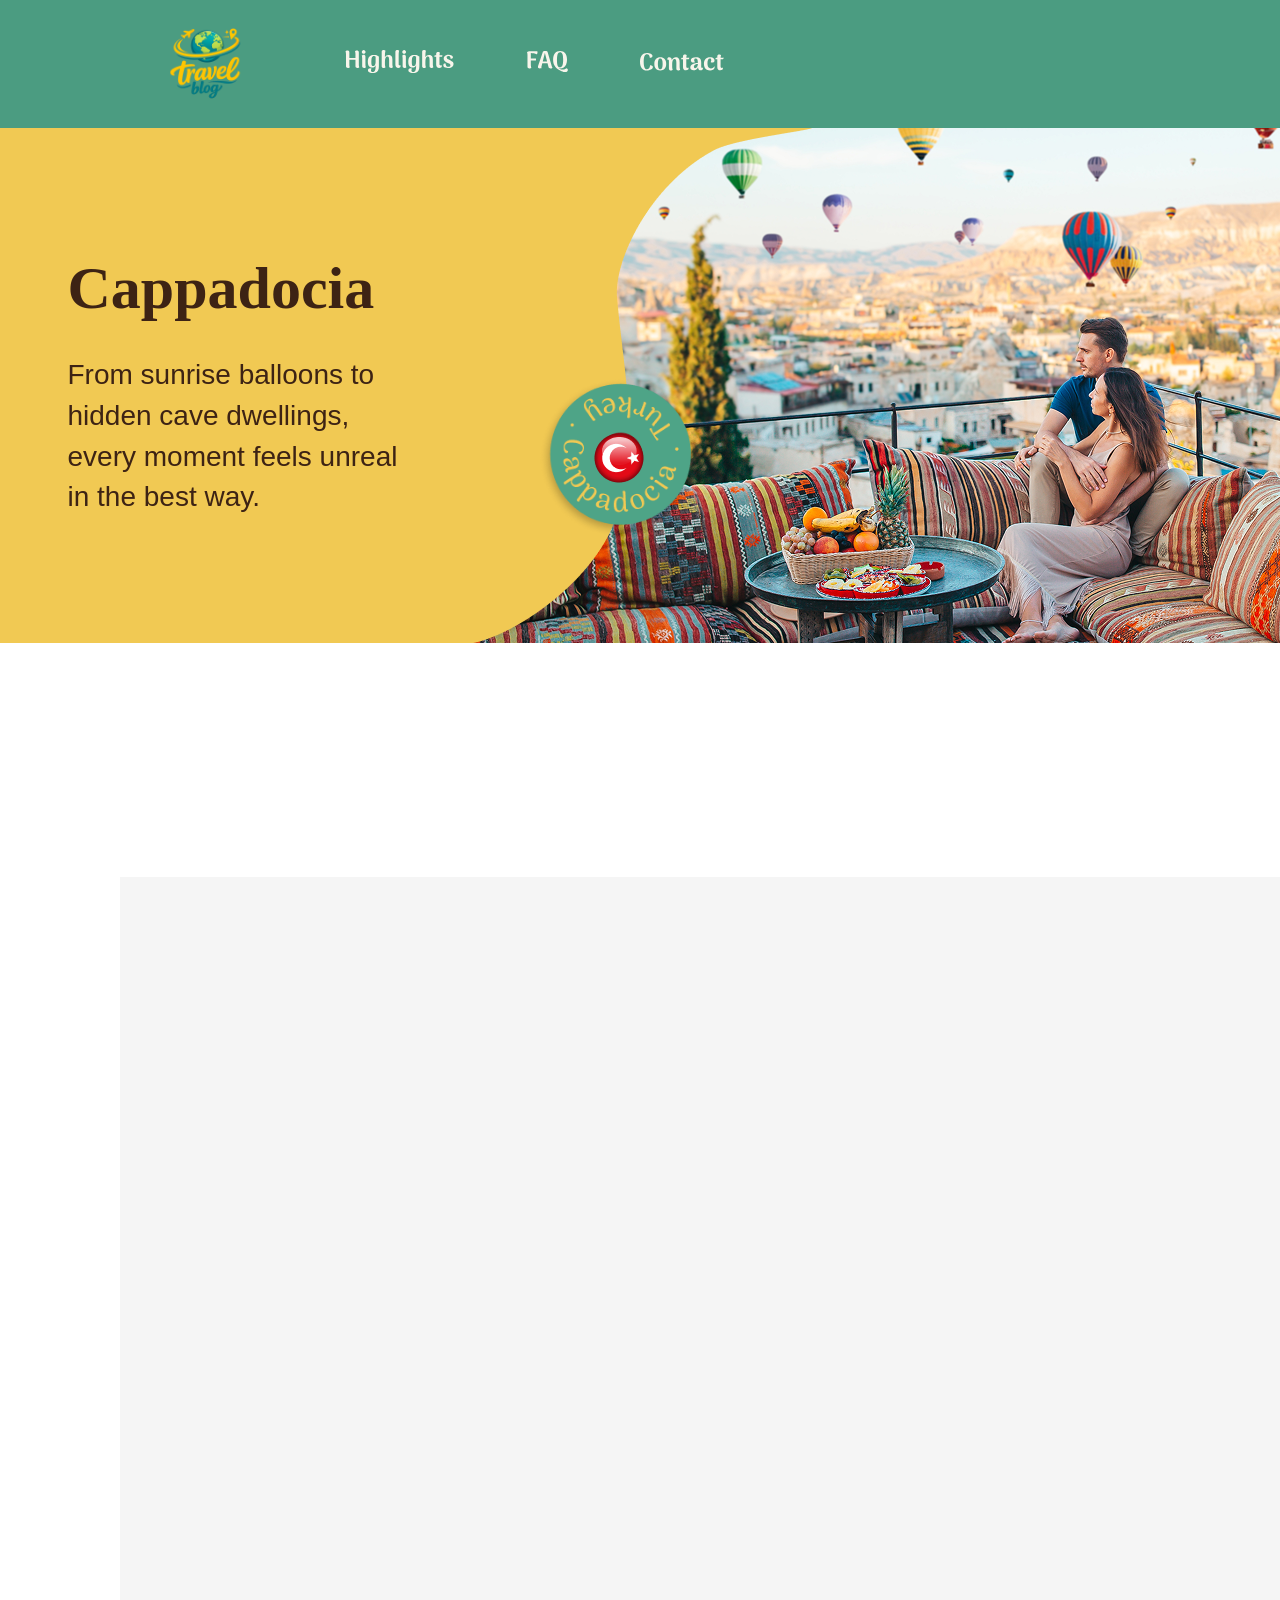
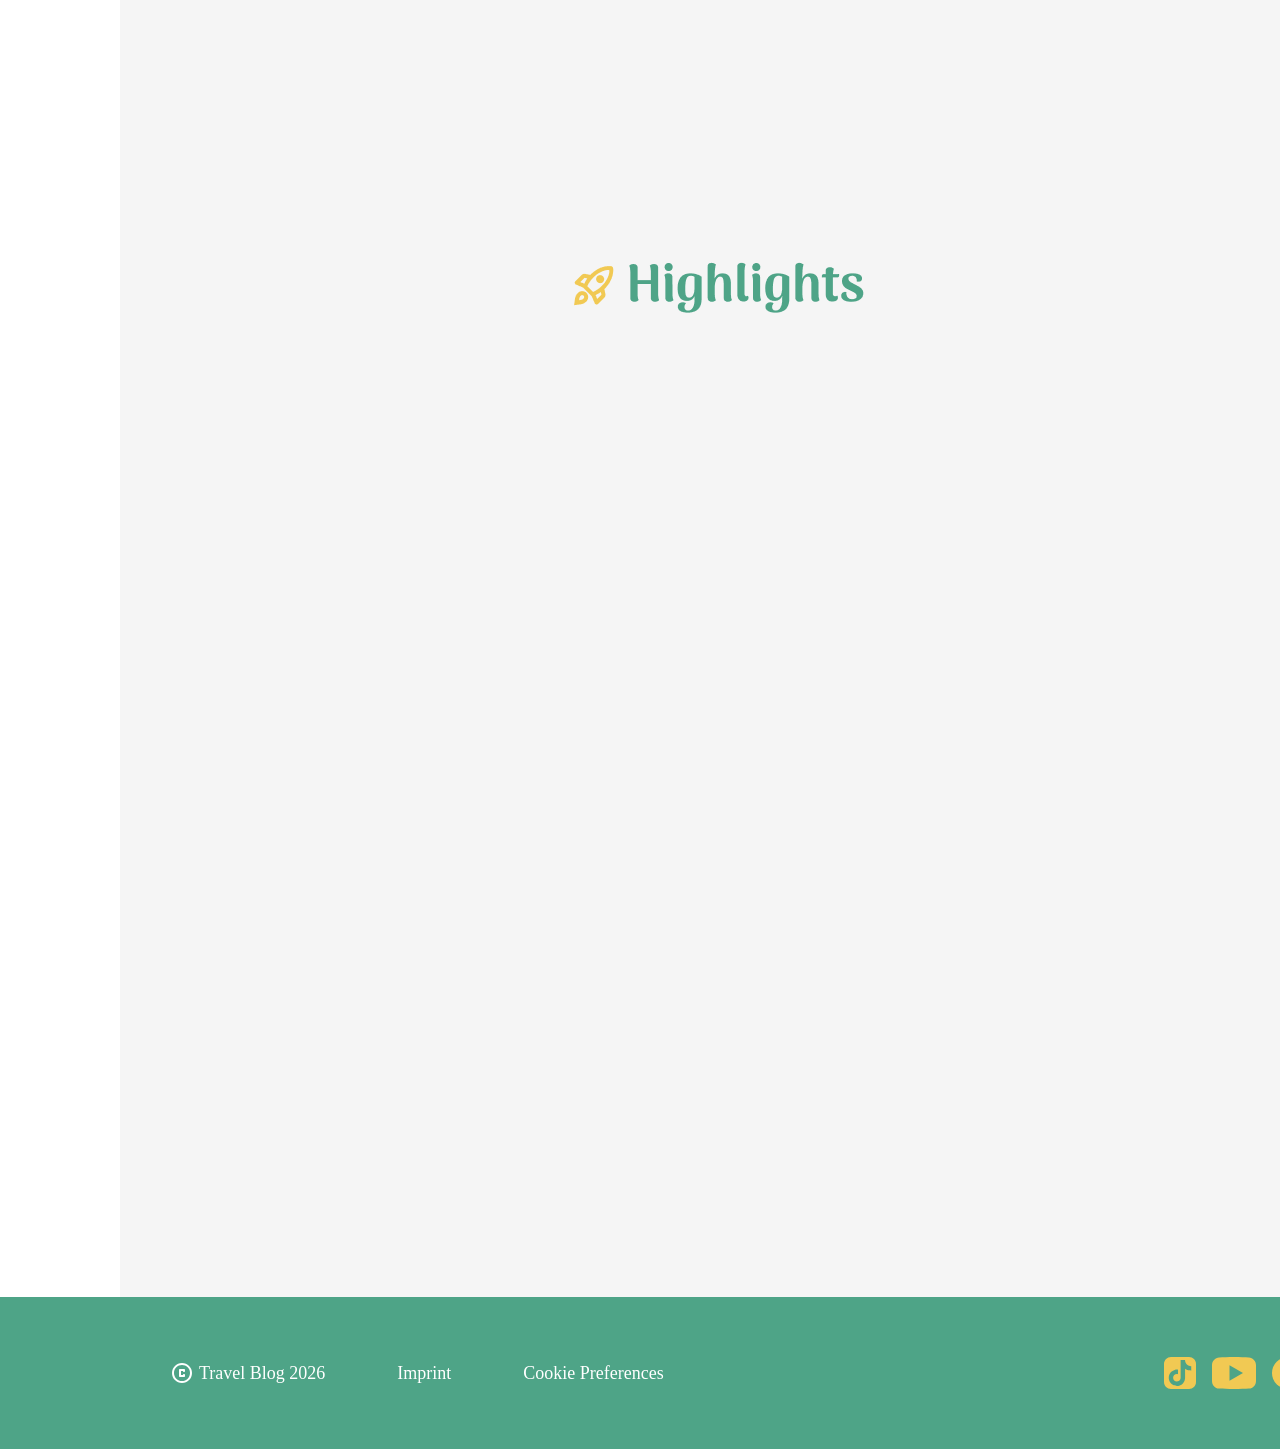
==== index.html @ c02326b2 "Head/Foot auf SVG assets geändert" ====
<!DOCTYPE html>
<html lang="de">

<head>
  <meta charset="UTF-8">
  <meta name="viewport" content="width=device-width, initial-scale=1.0">
  <title>Blog test 10.07.26</title>
  <link rel="stylesheet" href="style_site_head_foot.css">
  <link rel="stylesheet" href="index.css">

</head>



<body>

  <header class="site-header">
    <div class="site-header-inner">
      <div class="header-logo">
        <a href="index.html" class="logo">
          <img src="assets/header/logo 03 1.svg" alt="Travel Blog Logo">
        </a>
      </div>
      <div class="site-header-nav">
        <a href="article_01.html" class="nav-link">
          <img src="assets/header/menu points_ Highlights.svg" alt="Highlights">
        </a>
        <a href="article_02.html" class="nav-link">
          <img src="assets/header/FAQ.svg" alt="FAQ">
        </a>
        <a href="article_03.html" class="nav-link">
          <img src="assets/header/Contact.svg" alt="Contact">
        </a>
      </div>
    </div>
  </header>

  <hero>
    <div class="hero-content">
      <div class="hero-yellow-panel">
        <img src="assets/home/vector-16.png" alt="panel-1">
      </div>
      <div class="hero-yellow-panel-2">
        <img src="assets/home/Vector17.png" alt="panel-2">
      </div>
      <div class="hero-image">
        <img src="assets/home/cappadocia.png" alt="Cappadocia">
      </div>
      <div class="hero-text">
        <h1 class="hero-title">Cappadocia</h1>
        <p class="hero-desc">From sunrise balloons to hidden cave dwellings, every moment feels unreal in the best way.
        </p>
      </div>
      <div class="hero-spin">
        <img src="assets/home/circle.png" alt="spin-image">
        <div class="hero-spin-orb">
          <img src="assets/home/orb.png" alt="hero-orb">
        </div>
      </div>
    </div>


    </div>


  </hero>

  <main class = "main">

    <div class="main-content">
      <div>
        <img src="assets/home/highlights.png" alt="highlights-logo">
      </div>
    </div>

  </main>

  <footer class="site-footer">
    <div class="site-footer-inner">
      <div class="c-footer-logo">
        <a href="index.html" class="logo">
          <img src="assets/footer/copyright.svg" alt="copyright-logo">
        </a>
      </div>
      <div class="footer-text-container">
        <p class="footer-text">Travel Blog 2026</p>
        <p class="footer-text">Imprint</p>
        <p class="footer-text">Cookie Preferences</p>
      </div>
      <div class="footer-logo-container">

        <img src="assets/footer/Tiktok_icon 1.svg" alt="tiktok-logo">
        <img src="assets/footer/youtube.svg" alt="youtube-logo">
        <img src="assets/footer/facebook.svg" alt="facebook-logo">
        <img src="assets/footer/Instagram_logo_2016 1.svg" alt="instagram-logo">
      </div>
    </div>
  </footer>

</body>

</html>
---- style_site_head_foot.css ----
* {
  margin: 0;
  padding: 0;
  box-sizing: border-box;
}

body {
  max-width: 1440px;
  margin: 0 auto;
}


.site-header {
  background-color: #4b9c81;
}

.site-header-inner {
  padding: 24px;
  height: 128px;
  display: flex;
  align-items: center;
}

.header-logo {
  margin-right: 102px;   
  margin-left: 146px;     
  height: 72px;
  width: auto;

}

.header-logo img {
  display: block;   
  height: 100%;      
  width: auto;
}

.site-header-nav {
  display: flex;
  align-items: center;
}

.nav-link {
  margin-right: 72px;        
}

.nav-link:last-child {
  margin-right: 0;          
}

.site-footer {
  display: flex;
  background-color: #4EA487;
  width: 1440px;
  padding: 24px;
  height: 152px;
}

.site-footer-inner {
  display: flex;
  align-items: center;
  width: 1200px;
  margin-left: 146px;
}

.c-footer-logo {
  height: 24px;
  width: auto;
  gap: 24px;

}

.footer-text {
  font-family: Palanquin;
  color: #FFFFFF;
  font-weight: 400;
  font-style: Regular;
  font-size: 18px; 
}

.footer-text-container {
  display: flex;
  align-items: center;
  justify-content: space-between;
  gap: 72px;
  margin-left: 5px;
}

.footer-logo-container{
  display: flex;
  align-items: center;
  height: 32px;
  width: auto;
  margin-left: 500px;
  gap: 16px;
}
---- index.css ----
.hero-content {
  position: absolute;
  width: 1440px;
  height: 516px;
  left: calc(50% - 1440px/2);
  top: 128px;
  display: flex;
  align-items: center;
  justify-content: center;
  overflow: hidden;
}

.hero-yellow-panel {
  position: absolute;
  inset: 0;
  z-index: 2;
  animation: hero-panel-slide-out 3.4s ease-out forwards;
}

.hero-yellow-panel-2 {
  position: absolute;
  inset: 0;
  z-index: 1;
  animation: hero-panel-slide-in 3.5s ease-out forwards;
}

.hero-image {
  position: absolute;
  width: 1440px;
  height: 515px;
  inset: 0;
  z-index: 0;
}

.hero-image img {
  position: absolute;
  top: 0;
  right: 0;
  width: 70%;
  height: 100%;
  object-fit: cover;
}

.hero-text {
  position: relative;
  z-index: 2;
  width: 345px;
  
   
}

.hero-title {
  font-family: 'Playfair Display', Georgia, 'Times New Roman', serif;
  font-weight: 700;
  font-size: 60px;
  line-height: 1.15;
  color: #3D2314;
  margin-bottom: 32px;
  animation:
    hero-fade-in 1.5s ease-out forwards,
    hero-slide-up 1s ease-in-out forwards,
    hero-slide-left 3.5s ease-out forwards;
}

.hero-desc {
  font-family: 'Palanquin', sans-serif;
  font-weight: 400;
  font-size: 28px;
  line-height: 1.45;
  color: #3D2314;
  animation:
    hero-fade-in 2s ease-out forwards,
    hero-slide-up 1s ease-in-out forwards,
    hero-slide-left 3.5s ease-out forwards;
}

.hero-spin{
  position: absolute;
  width: 160px;
  height: 160px;
  left: 43%;
  transform: translate(-50%, -50%);
  animation: spin 5s linear infinite;
  z-index: 3;
  animation: 
  hero-spin-slide-up 2s ease-out 4s both,
  hero-spin-fade-in 2s 4s both;
}

.hero-spin > img {
  width: 160px;
  height: 160px;
  animation: hero-spin-right 8s linear 6s infinite;
}

.hero-spin-orb {
  position: absolute;
  width: 50px;
  height: 50px;
  top: 50%;
  left: 50%;
  transform: translate(-50%, -50%);
  z-index: 4;
  animation:
    hero-spin-fade-in 2s 4s both;
}

.hero-spin-orb img {
  width: 100%;
  height: 100%;
}


@keyframes hero-fade-in {
  from {
    opacity: 0;
  }
  to {
    opacity: 1;
  }
}

@keyframes hero-slide-up {
  from {
    transform: translateY(60px);
  }

  to {
    transform: translateY(0);
  }
}

@keyframes hero-slide-left {
  from {
    transform: translateX(0);
  }

  to {
    transform: translateX(-400px);
  }
}

@keyframes hero-panel-slide-out {
  from {
    transform: translateX(0);
  }

  to {
    transform: translateX(-100%);
  }
}

@keyframes hero-panel-slide-in {
  from {
    transform: translateX(498px);
  }

  to {
    transform: translateX(-50px);
  }
}

@keyframes hero-spin-fade-in {
  from {
    opacity: 0;
  }
  to {
    opacity: 1;
  } 
}

@keyframes hero-spin-slide-up {
  from {
    transform: translateY(100%);
  }
  to {
    transform: translateY(45%);
  } 
}

@keyframes hero-spin-right{
  from {
    transform: rotate(0deg);
  }
  to {
    transform: rotate(360deg);
  }
}

.main {
  width: 1200px;
  height: 2020px;
  margin-top: 749px;
  margin-left: 120px;
  background-color: #F5F5F5;
  display: flex;
  align-items: center;
  justify-content: center;
}

.main-content {
  display: flex;
  align-items: center;
 
  
}
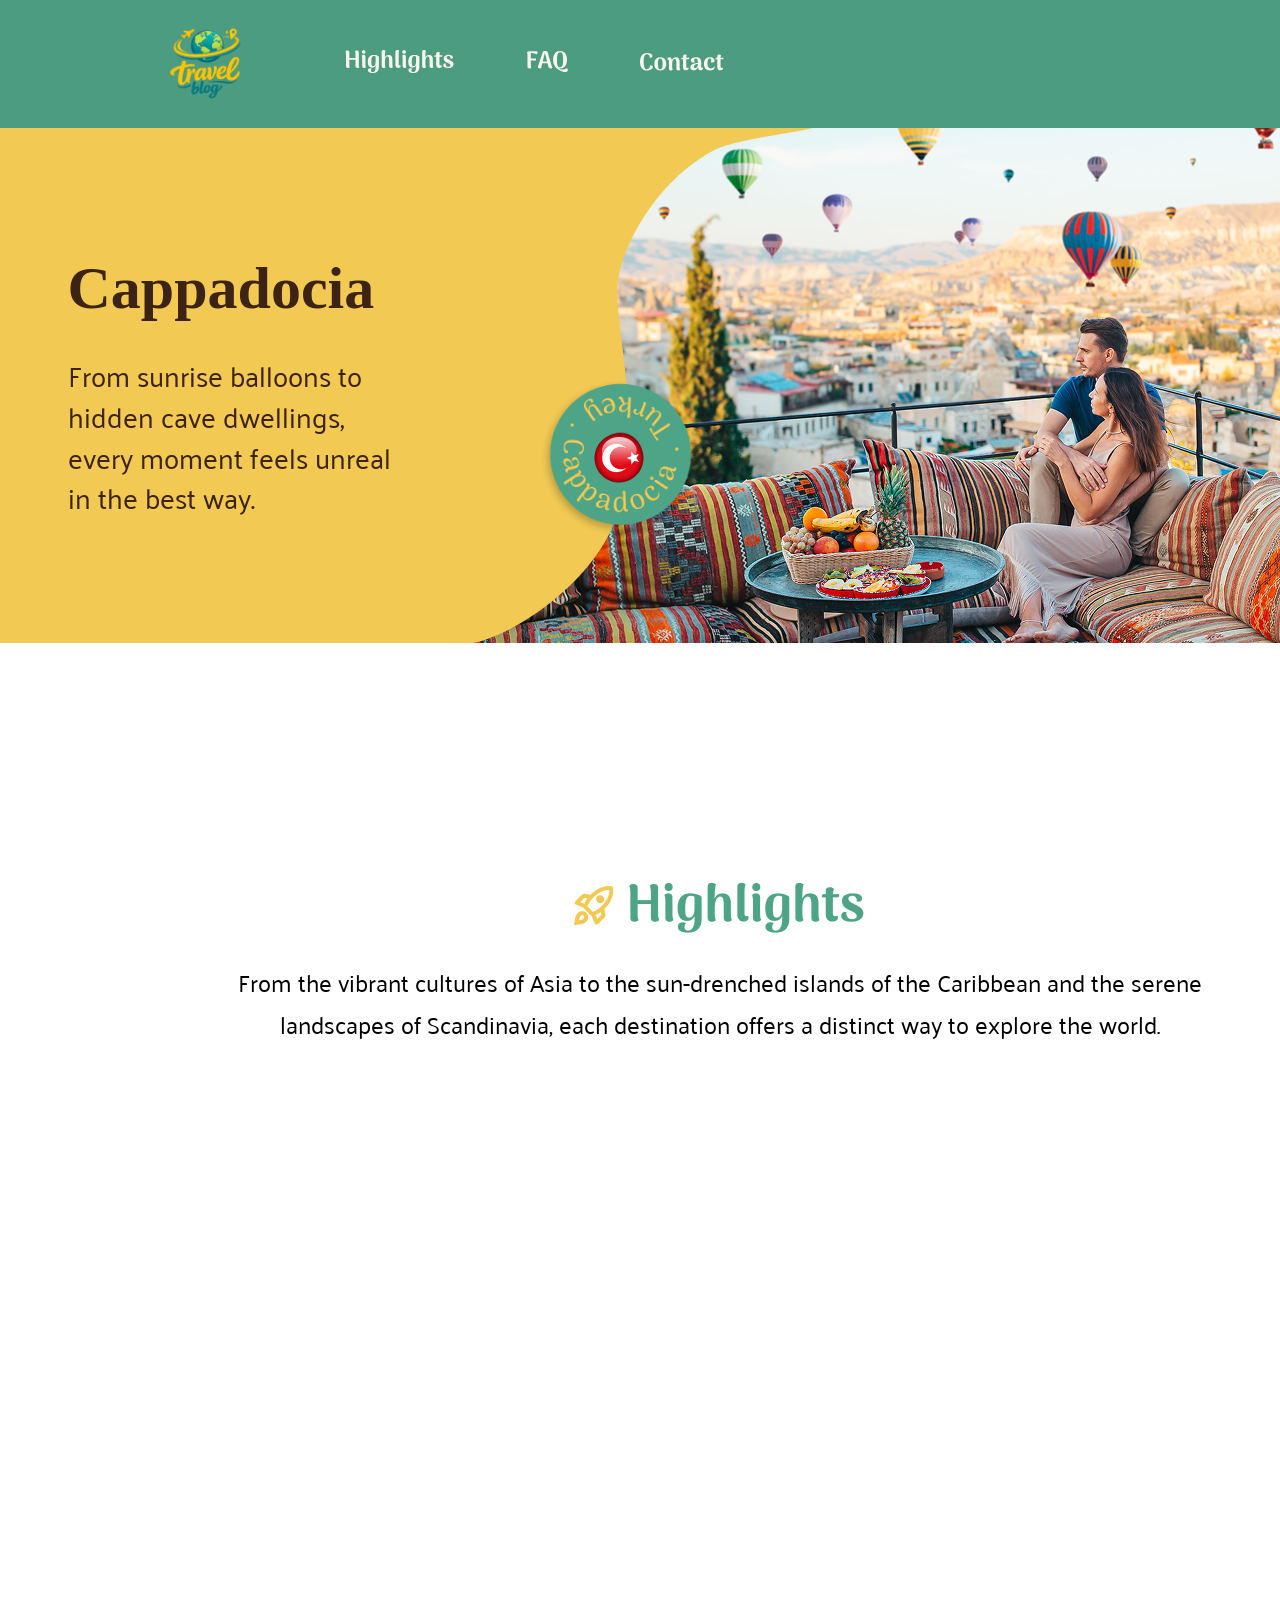
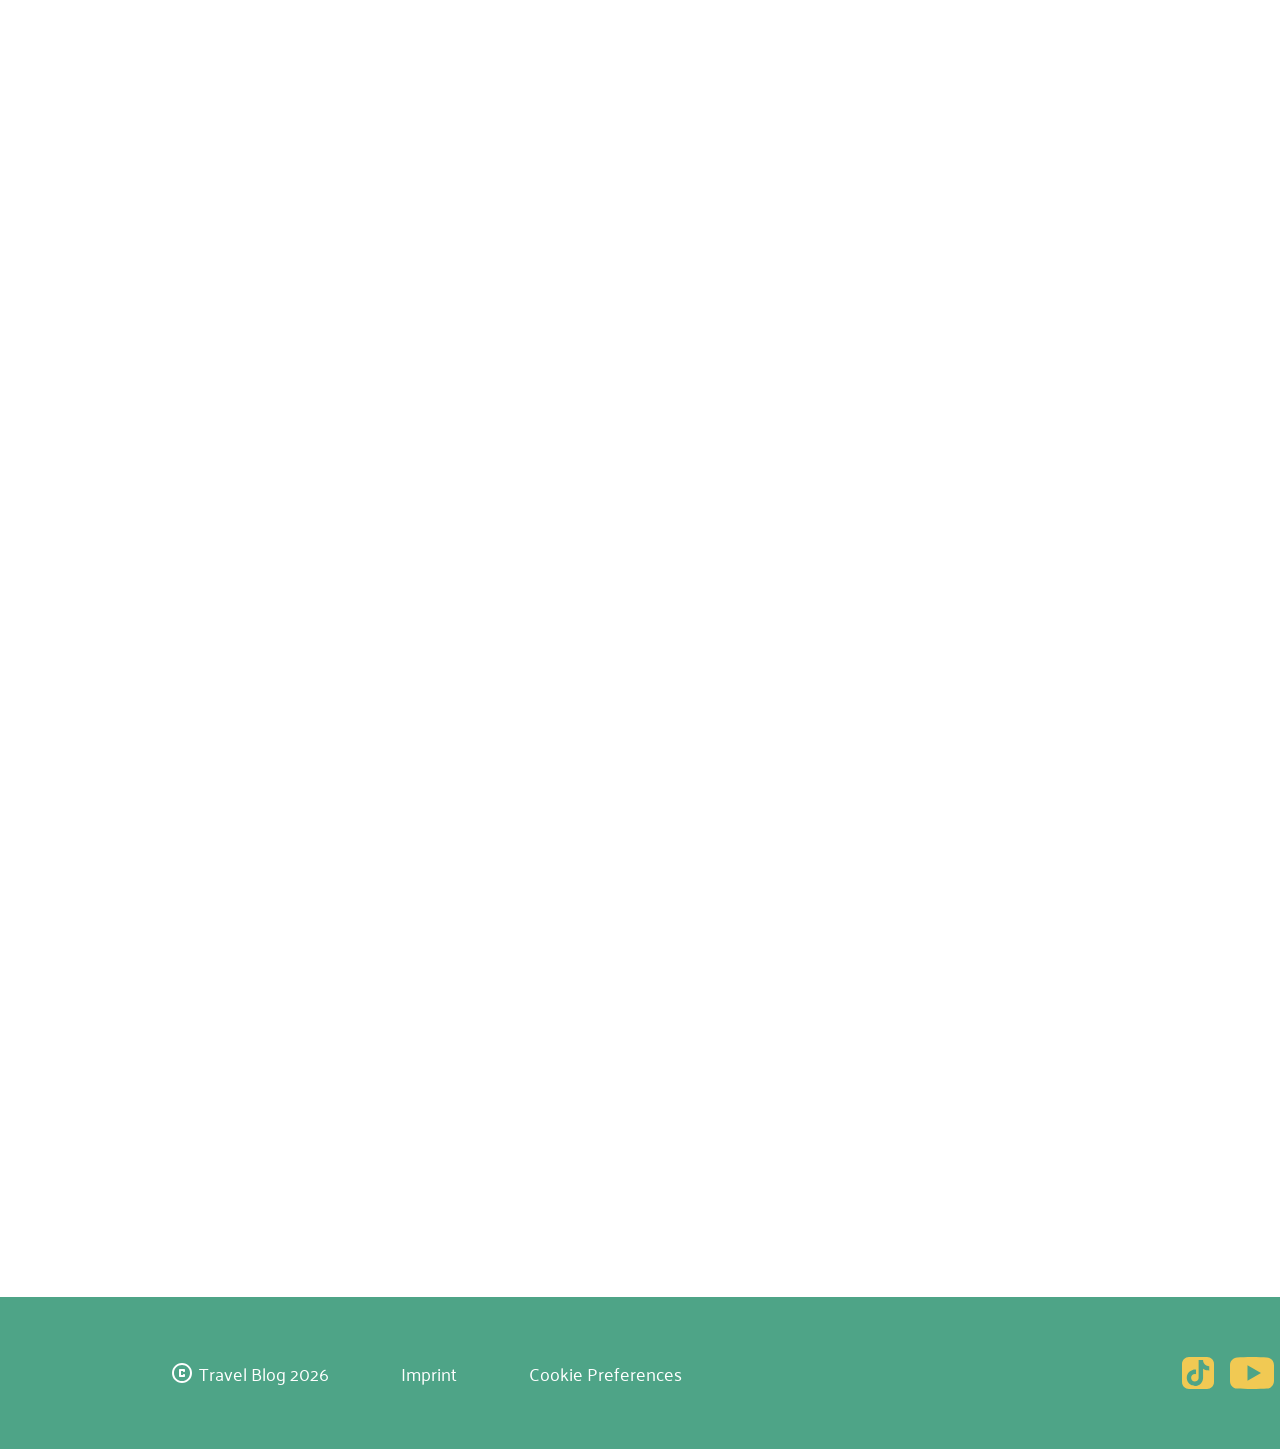
==== commit 6fa73963: "Index Main weiter bearbeitet" ====
--- a/index.html
+++ b/index.html
@@ -65,11 +65,15 @@
 
   </hero>
 
-  <main class = "main">
+  <main class="main">
 
     <div class="main-content">
       <div>
         <img src="assets/home/highlights.png" alt="highlights-logo">
+      </div>
+      <div class="main-content-text">
+        <p>From the vibrant cultures of Asia to the sun-drenched islands of the Caribbean and the serene </p>
+        <p>landscapes of Scandinavia, each destination offers a distinct way to explore the world. </p>
       </div>
     </div>
 
--- a/style_site_head_foot.css
+++ b/style_site_head_foot.css
@@ -2,6 +2,46 @@
   margin: 0;
   padding: 0;
   box-sizing: border-box;
+}
+
+@font-face {
+  font-family: 'Arima';
+  src: url('assets/fonds/arima-v7-latin-regular.woff2') format('woff2');
+  font-weight: 400;
+  font-style: normal;
+  font-display: swap;
+}
+
+@font-face {
+  font-family: 'Arima';
+  src: url('assets/fonds/arima-v7-latin-600.woff2') format('woff2');
+  font-weight: 600;
+  font-style: normal;
+  font-display: swap;
+}
+
+@font-face {
+  font-family: 'Arima';
+  src: url('assets/fonds/arima-v7-latin-700.woff2') format('woff2');
+  font-weight: 700;
+  font-style: normal;
+  font-display: swap;
+}
+
+@font-face {
+  font-family: 'Palanquin';
+  src: url('assets/fonds/palanquin-v17-latin-regular.woff2') format('woff2');
+  font-weight: 400;
+  font-style: normal;
+  font-display: swap;
+}
+
+@font-face {
+  font-family: 'Palanquin';
+  src: url('assets/fonds/palanquin-v17-latin-600.woff2') format('woff2');
+  font-weight: 600;
+  font-style: normal;
+  font-display: swap;
 }
 
 body {
--- a/index.css
+++ b/index.css
@@ -45,8 +45,8 @@
   position: relative;
   z-index: 2;
   width: 345px;
-  
-   
+
+
 }
 
 .hero-title {
@@ -74,7 +74,7 @@
     hero-slide-left 3.5s ease-out forwards;
 }
 
-.hero-spin{
+.hero-spin {
   position: absolute;
   width: 160px;
   height: 160px;
@@ -82,12 +82,12 @@
   transform: translate(-50%, -50%);
   animation: spin 5s linear infinite;
   z-index: 3;
-  animation: 
-  hero-spin-slide-up 2s ease-out 4s both,
-  hero-spin-fade-in 2s 4s both;
-}
-
-.hero-spin > img {
+  animation:
+    hero-spin-slide-up 2s ease-out 4s both,
+    hero-spin-fade-in 2s 4s both;
+}
+
+.hero-spin>img {
   width: 160px;
   height: 160px;
   animation: hero-spin-right 8s linear 6s infinite;
@@ -115,6 +115,7 @@
   from {
     opacity: 0;
   }
+
   to {
     opacity: 1;
   }
@@ -164,24 +165,27 @@
   from {
     opacity: 0;
   }
+
   to {
     opacity: 1;
-  } 
+  }
 }
 
 @keyframes hero-spin-slide-up {
   from {
     transform: translateY(100%);
   }
+
   to {
     transform: translateY(45%);
-  } 
-}
-
-@keyframes hero-spin-right{
+  }
+}
+
+@keyframes hero-spin-right {
   from {
     transform: rotate(0deg);
   }
+
   to {
     transform: rotate(360deg);
   }
@@ -192,15 +196,26 @@
   height: 2020px;
   margin-top: 749px;
   margin-left: 120px;
-  background-color: #F5F5F5;
-  display: flex;
+  background-color: #ffffff;
+  display: flex;
+  align-items: flex-start;
+  justify-content: center;
+}
+
+.main-content {
+  display: flex;
+  flex-direction: column;
   align-items: center;
-  justify-content: center;
-}
-
-.main-content {
-  display: flex;
-  align-items: center;
- 
-  
+}
+
+.main-content-text {
+  display: flex;
+  flex-direction: column;
+  margin-top: 24px;
+  font-family: Palanquin;
+  font-weight: 500;
+  font-style: Medium;
+  font-size: 24px;
+  letter-spacing: 0%;
+  text-align: center;
 }
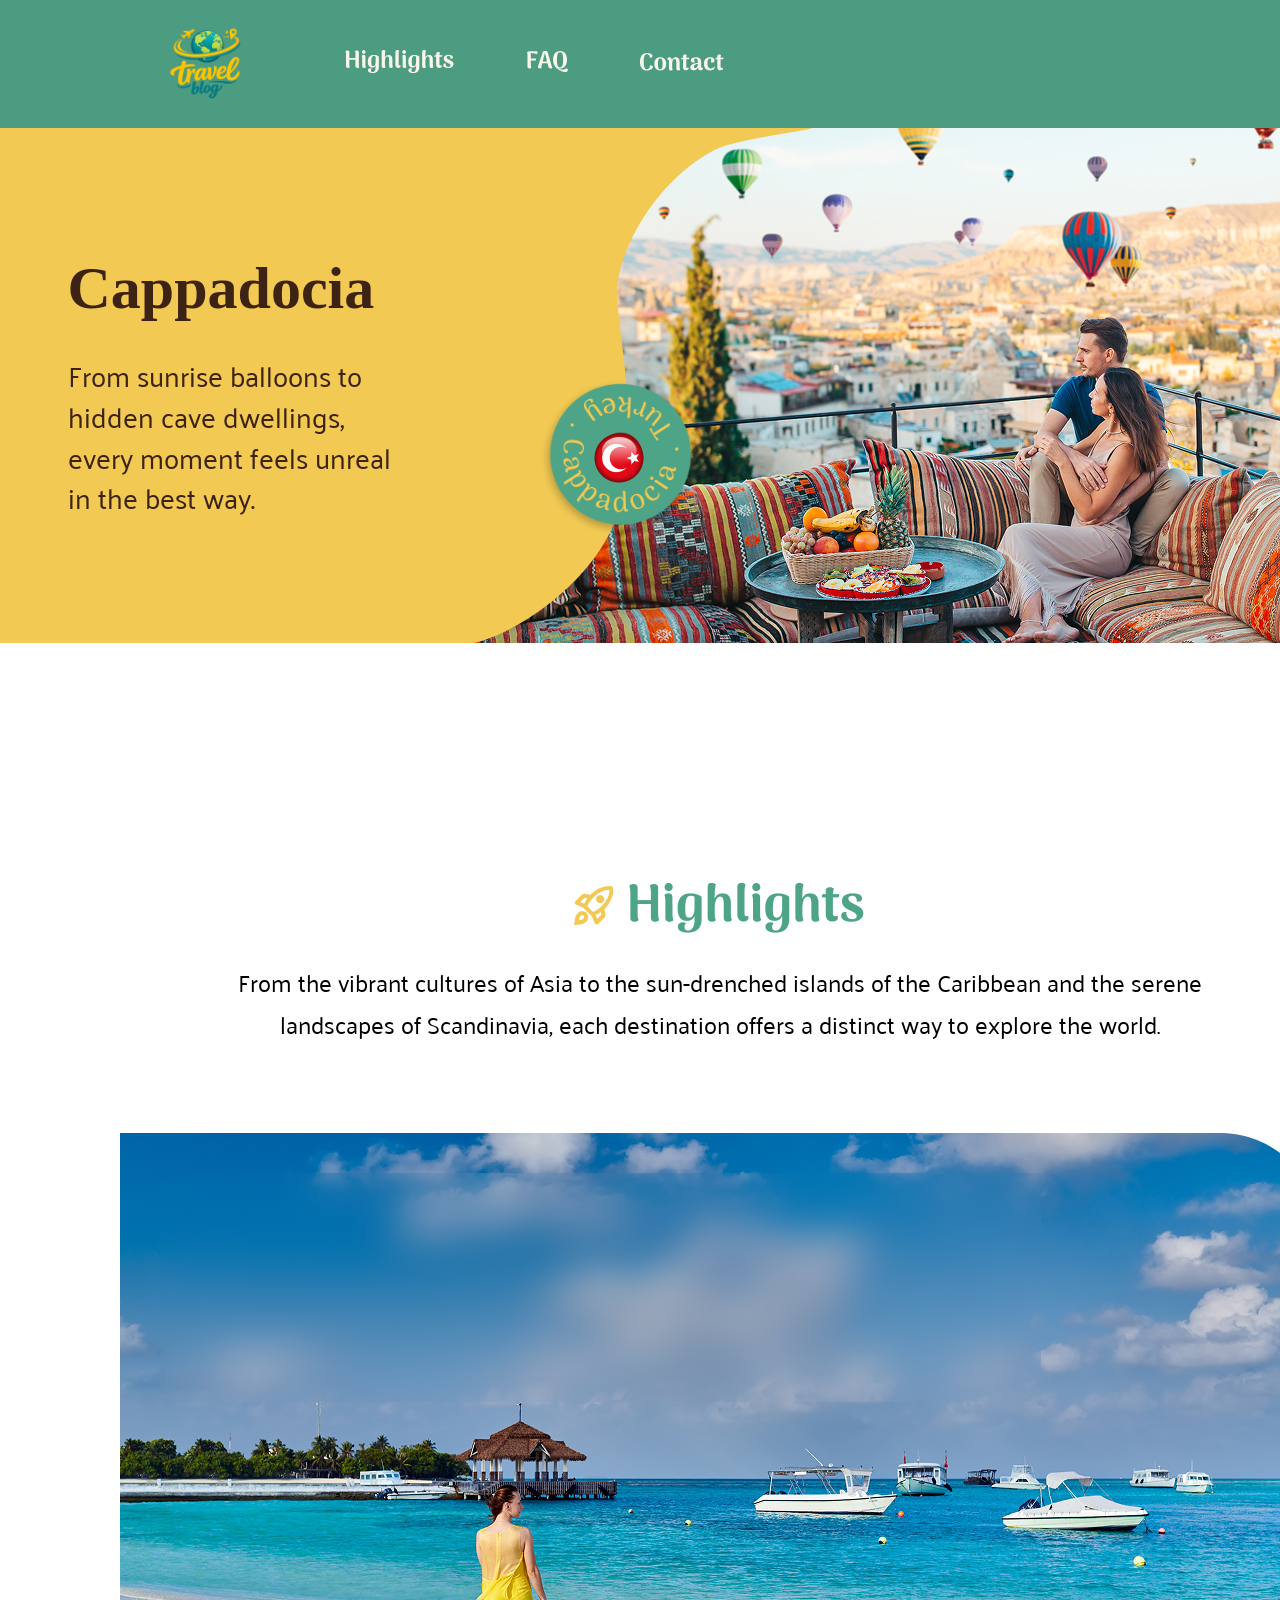
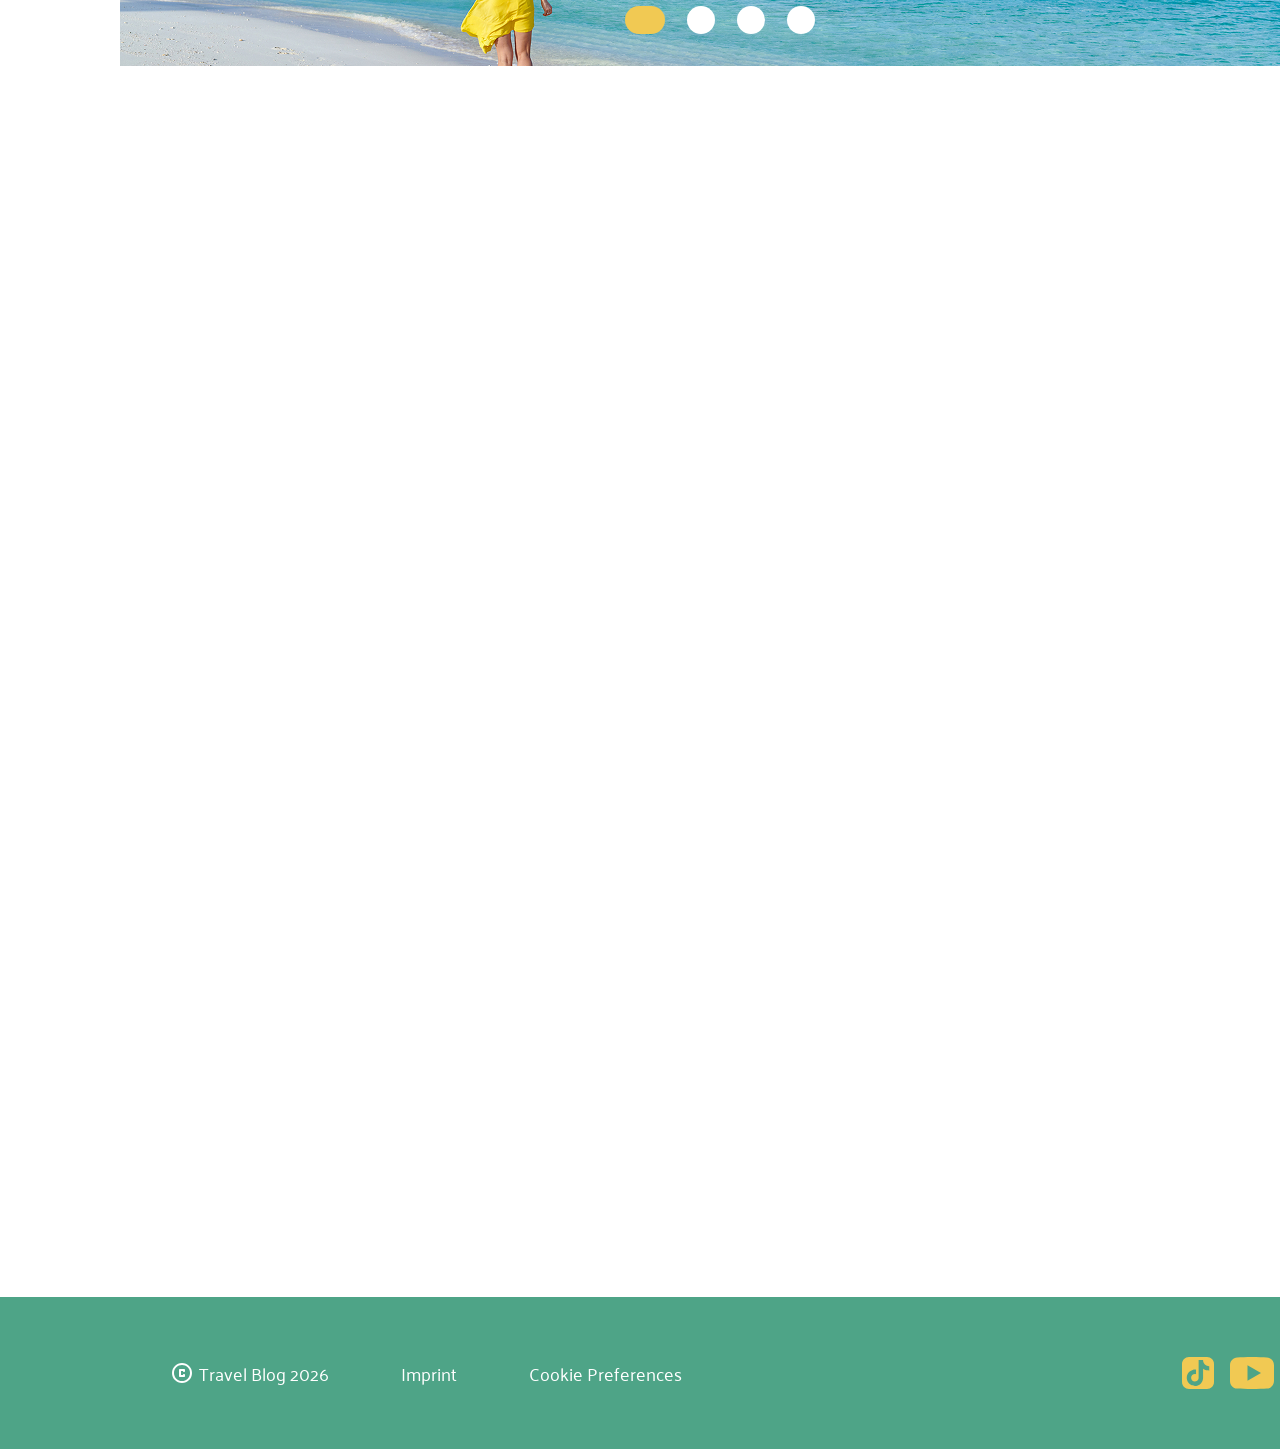
==== commit e913eb2f: "index slider bearbeitet" ====
--- a/index.html
+++ b/index.html
@@ -77,6 +77,47 @@
       </div>
     </div>
 
+    <div class="slider_a">
+      <input type="radio" name="slider" id="slide-1" checked>
+      <input type="radio" name="slider" id="slide-2">
+      <input type="radio" name="slider" id="slide-3">
+      <input type="radio" name="slider" id="slide-4">
+
+      <div class="slider_a_track">
+        <div class="slider_a_slide">
+          <img src="assets/home/main/slider/photo1.jpg" alt="Slide 1">
+          <div class="slider_a_slide-text">
+            <img src="assets/home/main/slider/text1.svg" alt="The World's Most Breathtaking Beaches">
+          </div>
+        </div>
+        <div class="slider_a_slide">
+          <img src="assets/home/main/slider/photo2.jpg" alt="Slide 2">
+          <div class="slider_a_slide-text">
+            <img src="assets/home/main/slider/text2.svg" alt="">
+          </div>
+        </div>
+        <div class="slider_a_slide">
+          <img src="assets/home/main/slider/photo3.jpg" alt="Slide 3">
+          <div class="slider_a_slide-text">
+            <img src="assets/home/main/slider/text3.svg" alt="">
+          </div>
+        </div>
+        <div class="slider_a_slide">
+          <img src="assets/home/main/slider/photo4.jpg" alt="Slide 4">
+          <div class="slider_a_slide-text">
+            <img src="assets/home/main/slider/text4.svg" alt="">
+          </div>
+        </div>
+      </div>
+
+      <div class="slider_a_dots">
+        <label for="slide-1"></label>
+        <label for="slide-2"></label>
+        <label for="slide-3"></label>
+        <label for="slide-4"></label>
+      </div>
+    </div>
+
   </main>
 
   <footer class="site-footer">
--- a/index.css
+++ b/index.css
@@ -198,14 +198,16 @@
   margin-left: 120px;
   background-color: #ffffff;
   display: flex;
-  align-items: flex-start;
-  justify-content: center;
-}
-
-.main-content {
-  display: flex;
   flex-direction: column;
   align-items: center;
+  justify-content: flex-start;
+}
+
+.main-content {
+  display: flex;
+  flex-direction: column;
+  align-items: center;
+
 }
 
 .main-content-text {
@@ -218,4 +220,89 @@
   font-size: 24px;
   letter-spacing: 0%;
   text-align: center;
-}+}
+
+.slider_a {
+  position: relative;
+  width: 1200px;
+  height: 533px;
+  margin-top: 88px;
+  overflow: hidden;
+}
+
+.slider_a input {
+  display: none;
+}
+
+.slider_a_track {
+  display: flex;
+  width: 400%;
+  height: 100%;
+  transition: transform 400ms ease-in-out;
+}
+
+.slider_a_slide {
+  position: relative;
+  width: 25%;
+  height: 100%;
+  flex-shrink: 0;
+}
+
+.slider_a_slide img:first-child {
+  display: block;
+  width: 100%;
+  height: 100%;
+  object-fit: cover;
+}
+
+.slider_a_slide-text {
+  position: absolute;
+  top: 40px;
+  left: 40px;
+  backdrop-filter: blur(20px);
+  -webkit-backdrop-filter: blur(20px);
+}
+
+#slide-1:checked~.slider_a_track {
+  transform: translateX(0%);
+}
+
+#slide-2:checked~.slider_a_track {
+  transform: translateX(-25%);
+}
+
+#slide-3:checked~.slider_a_track {
+  transform: translateX(-50%);
+}
+
+#slide-4:checked~.slider_a_track {
+  transform: translateX(-75%);
+}
+
+.slider_a_dots {
+  position: absolute;
+  left: 50%;
+  bottom: 32px;
+  transform: translateX(-50%);
+  display: flex;
+  gap: 22px;
+  z-index: 2;
+}
+
+.slider_a_dots label {
+  width: 28px;
+  height: 28px;
+  border-radius: 14px;
+  background-color: #ffffff;
+  cursor: pointer;
+  transition: width 300ms ease, background-color 300ms ease;
+}
+
+#slide-1:checked~.slider_a_dots label:nth-child(1),
+#slide-2:checked~.slider_a_dots label:nth-child(2),
+#slide-3:checked~.slider_a_dots label:nth-child(3),
+#slide-4:checked~.slider_a_dots label:nth-child(4) {
+  width: 40px;
+  background-color: #F1C953;
+}
+
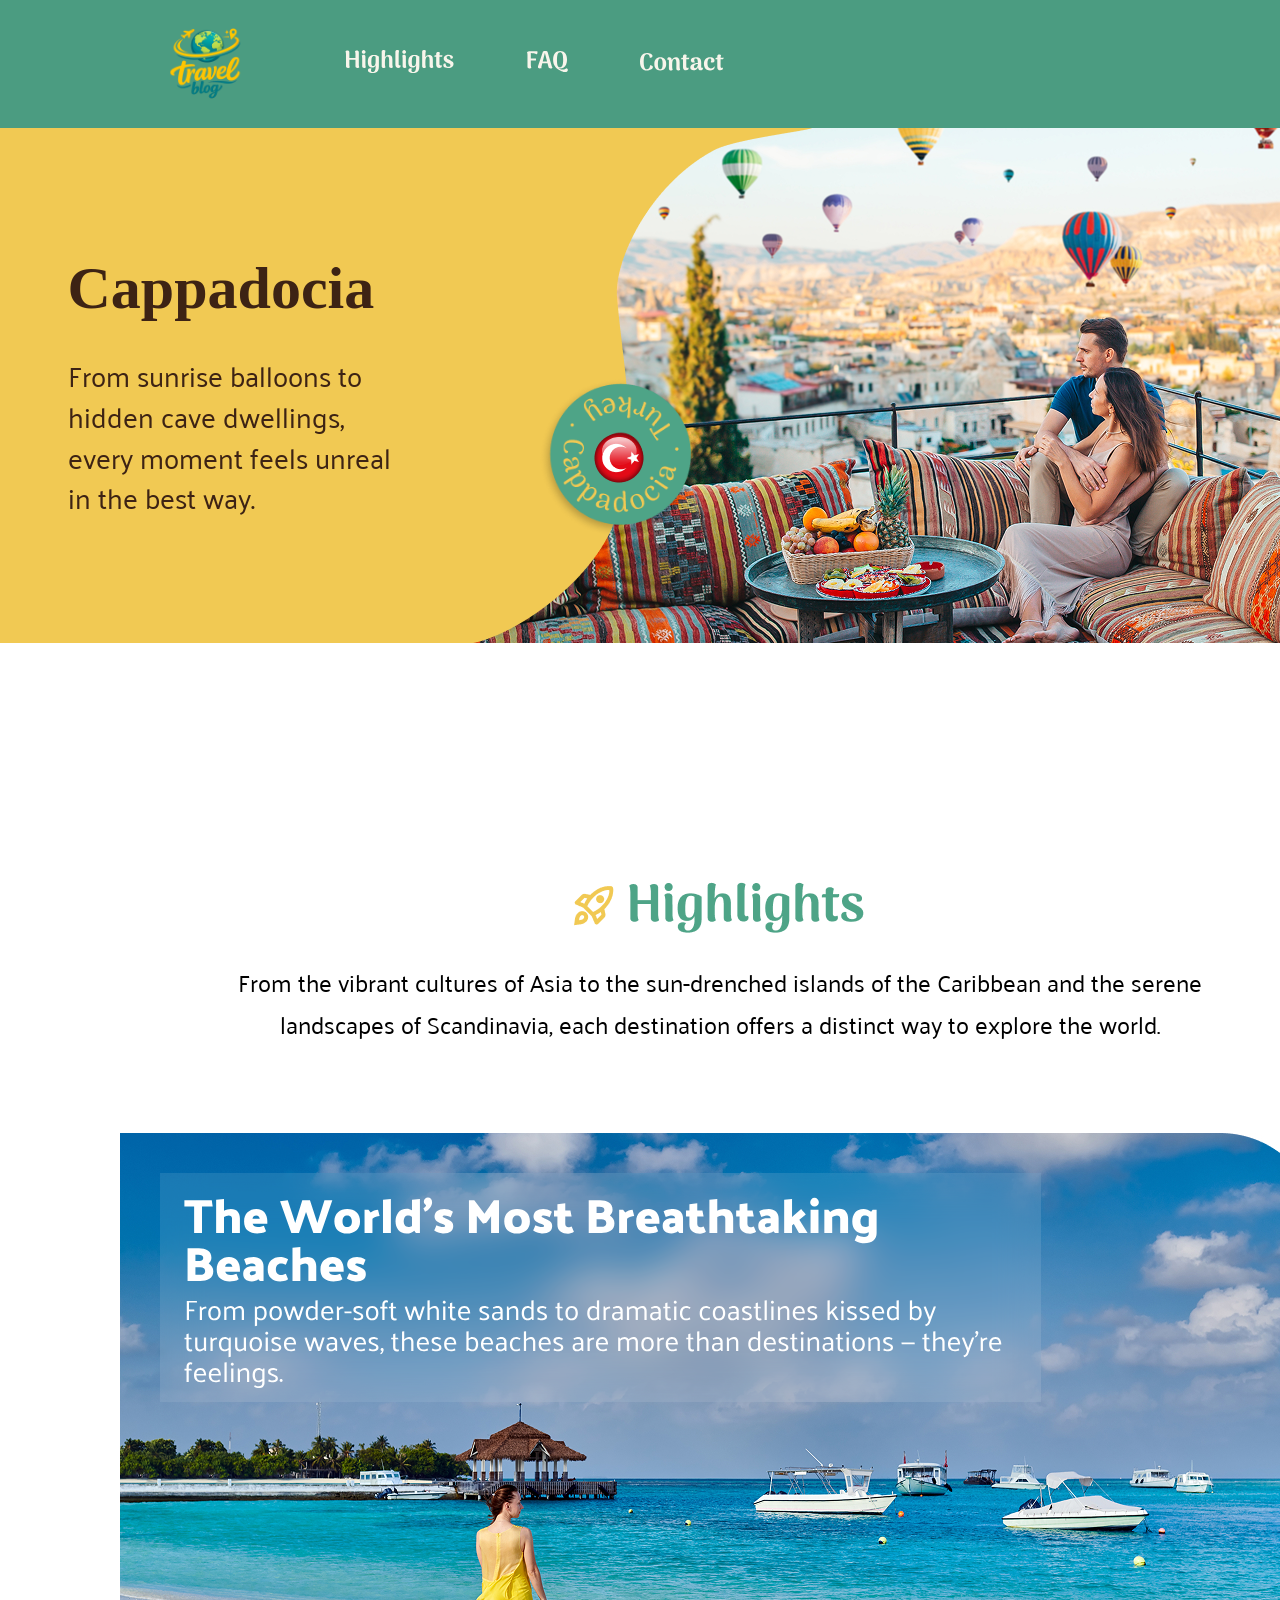
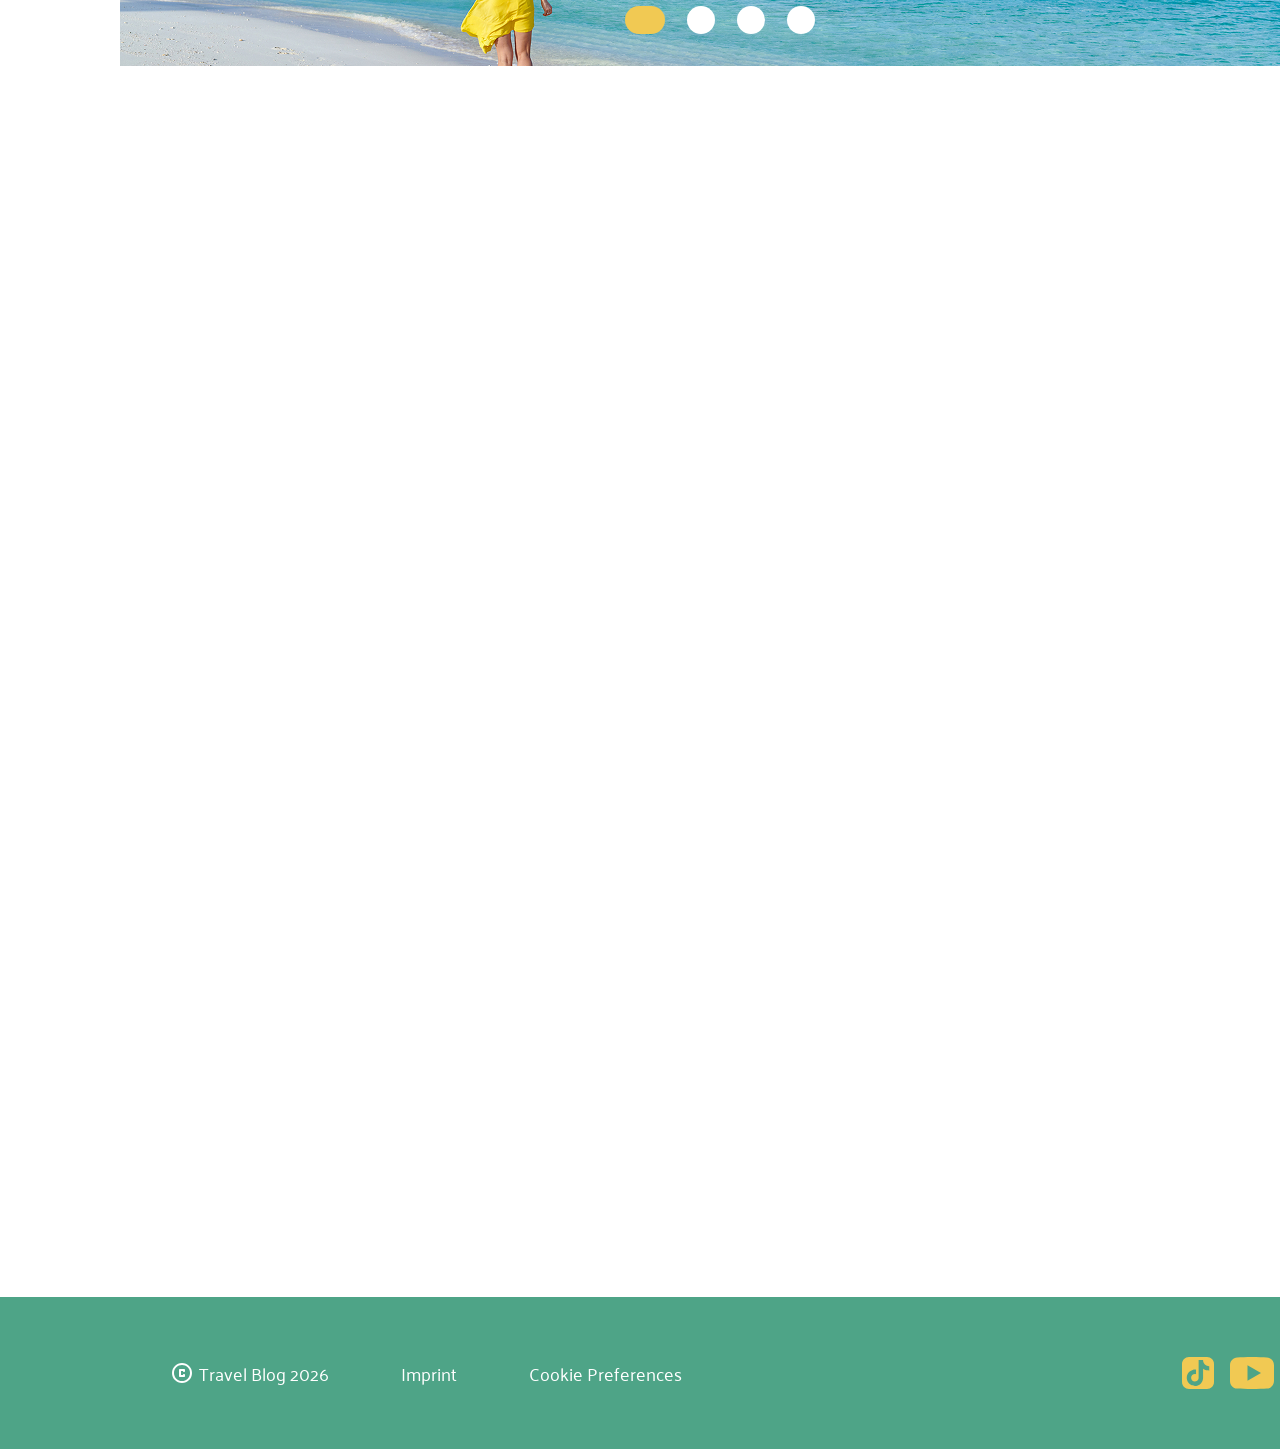
==== commit 505e2ea8: "index slider fertig" ====
--- a/index.html
+++ b/index.html
@@ -84,30 +84,30 @@
       <input type="radio" name="slider" id="slide-4">
 
       <div class="slider_a_track">
-        <div class="slider_a_slide">
+        <a href="article_01.html" class="slider_a_slide">
           <img src="assets/home/main/slider/photo1.jpg" alt="Slide 1">
           <div class="slider_a_slide-text">
-            <img src="assets/home/main/slider/text1.svg" alt="The World's Most Breathtaking Beaches">
+            <img src="assets/home/main/slider/text1.svg" alt="article_01">
           </div>
-        </div>
-        <div class="slider_a_slide">
+        </a>
+        <a href="article_02.html" class="slider_a_slide">
           <img src="assets/home/main/slider/photo2.jpg" alt="Slide 2">
           <div class="slider_a_slide-text">
-            <img src="assets/home/main/slider/text2.svg" alt="">
+            <img src="assets/home/main/slider/text2.svg" alt="article_02">
           </div>
-        </div>
-        <div class="slider_a_slide">
+        </a>
+        <a href="article_03.html" class="slider_a_slide">
           <img src="assets/home/main/slider/photo3.jpg" alt="Slide 3">
           <div class="slider_a_slide-text">
-            <img src="assets/home/main/slider/text3.svg" alt="">
+            <img src="assets/home/main/slider/text3.svg" alt="article_03">
           </div>
-        </div>
-        <div class="slider_a_slide">
+        </a>
+        <a href="https://www.youtube.com/watch?v=RqJVa0fl01w" class="slider_a_slide">
           <img src="assets/home/main/slider/photo4.jpg" alt="Slide 4">
           <div class="slider_a_slide-text">
-            <img src="assets/home/main/slider/text4.svg" alt="">
+            <img src="assets/home/main/slider/text4.svg" alt="article_04">
           </div>
-        </div>
+        </a>
       </div>
 
       <div class="slider_a_dots">
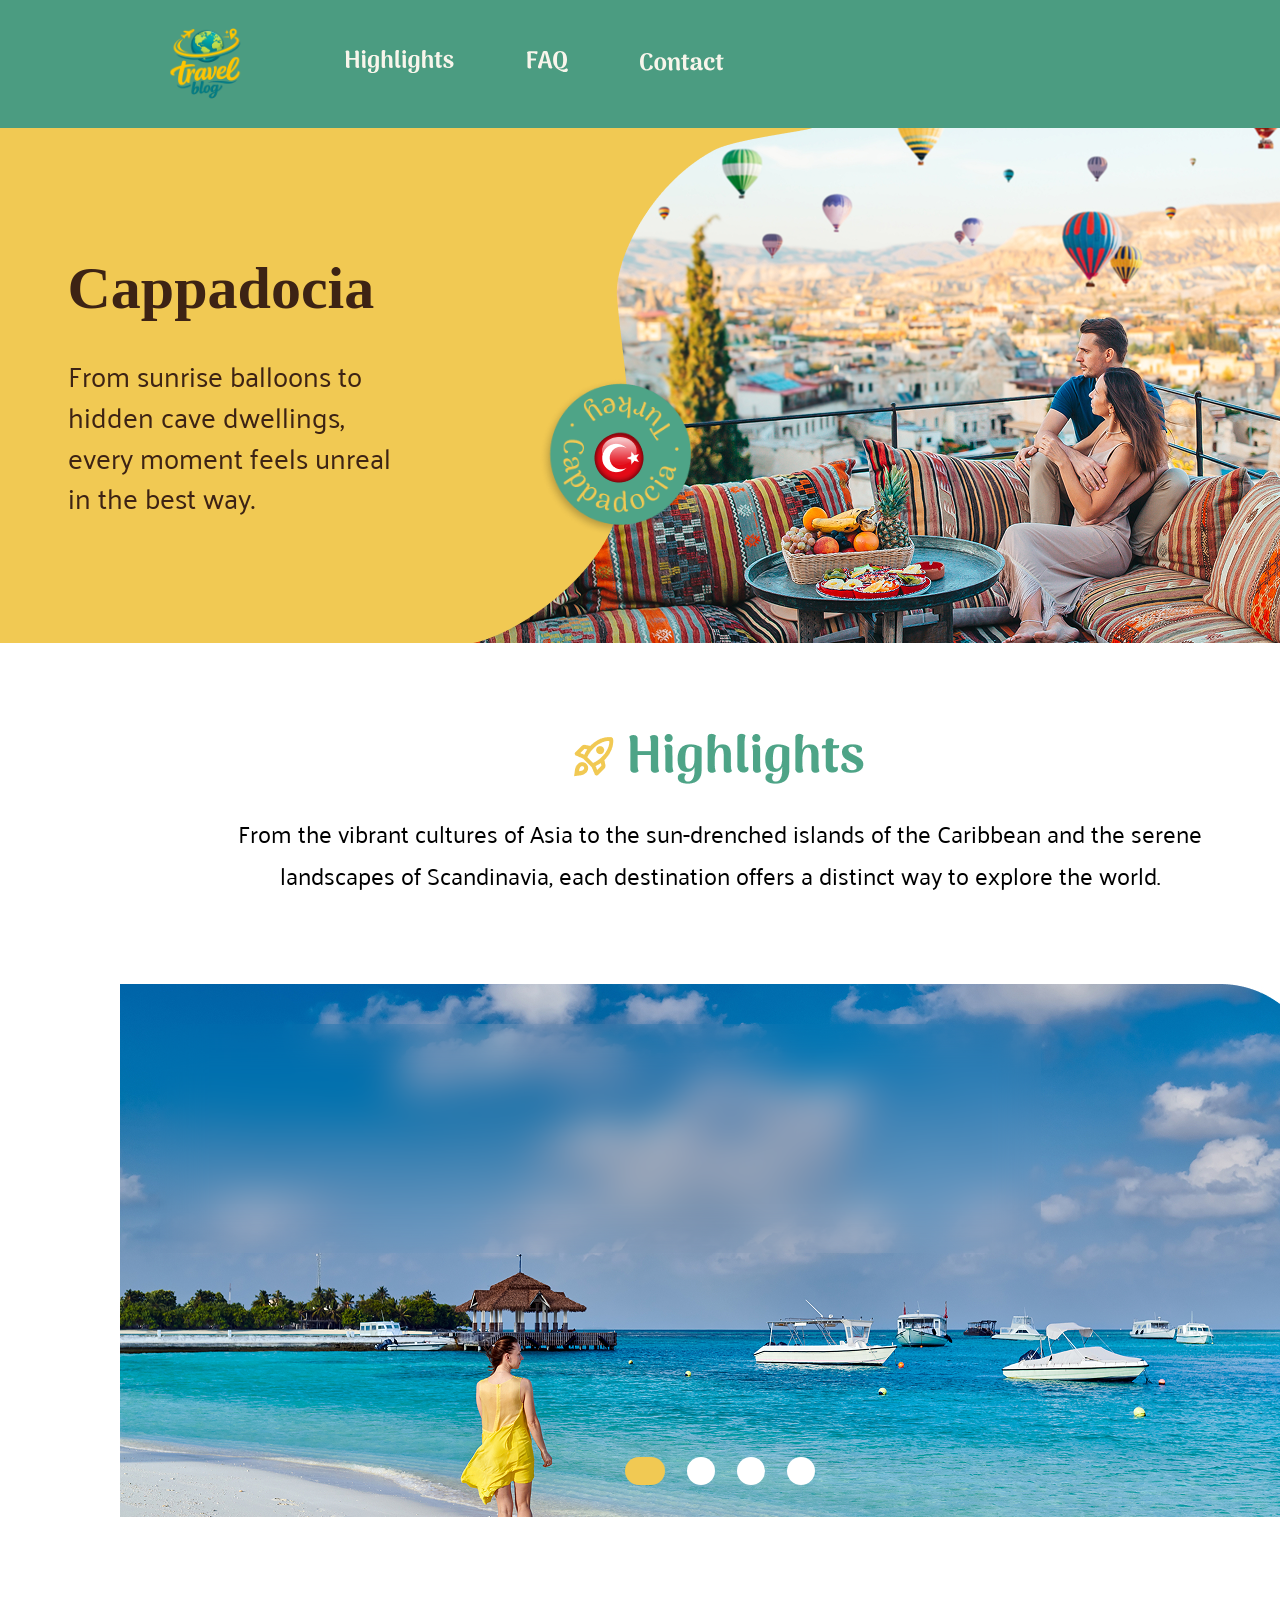
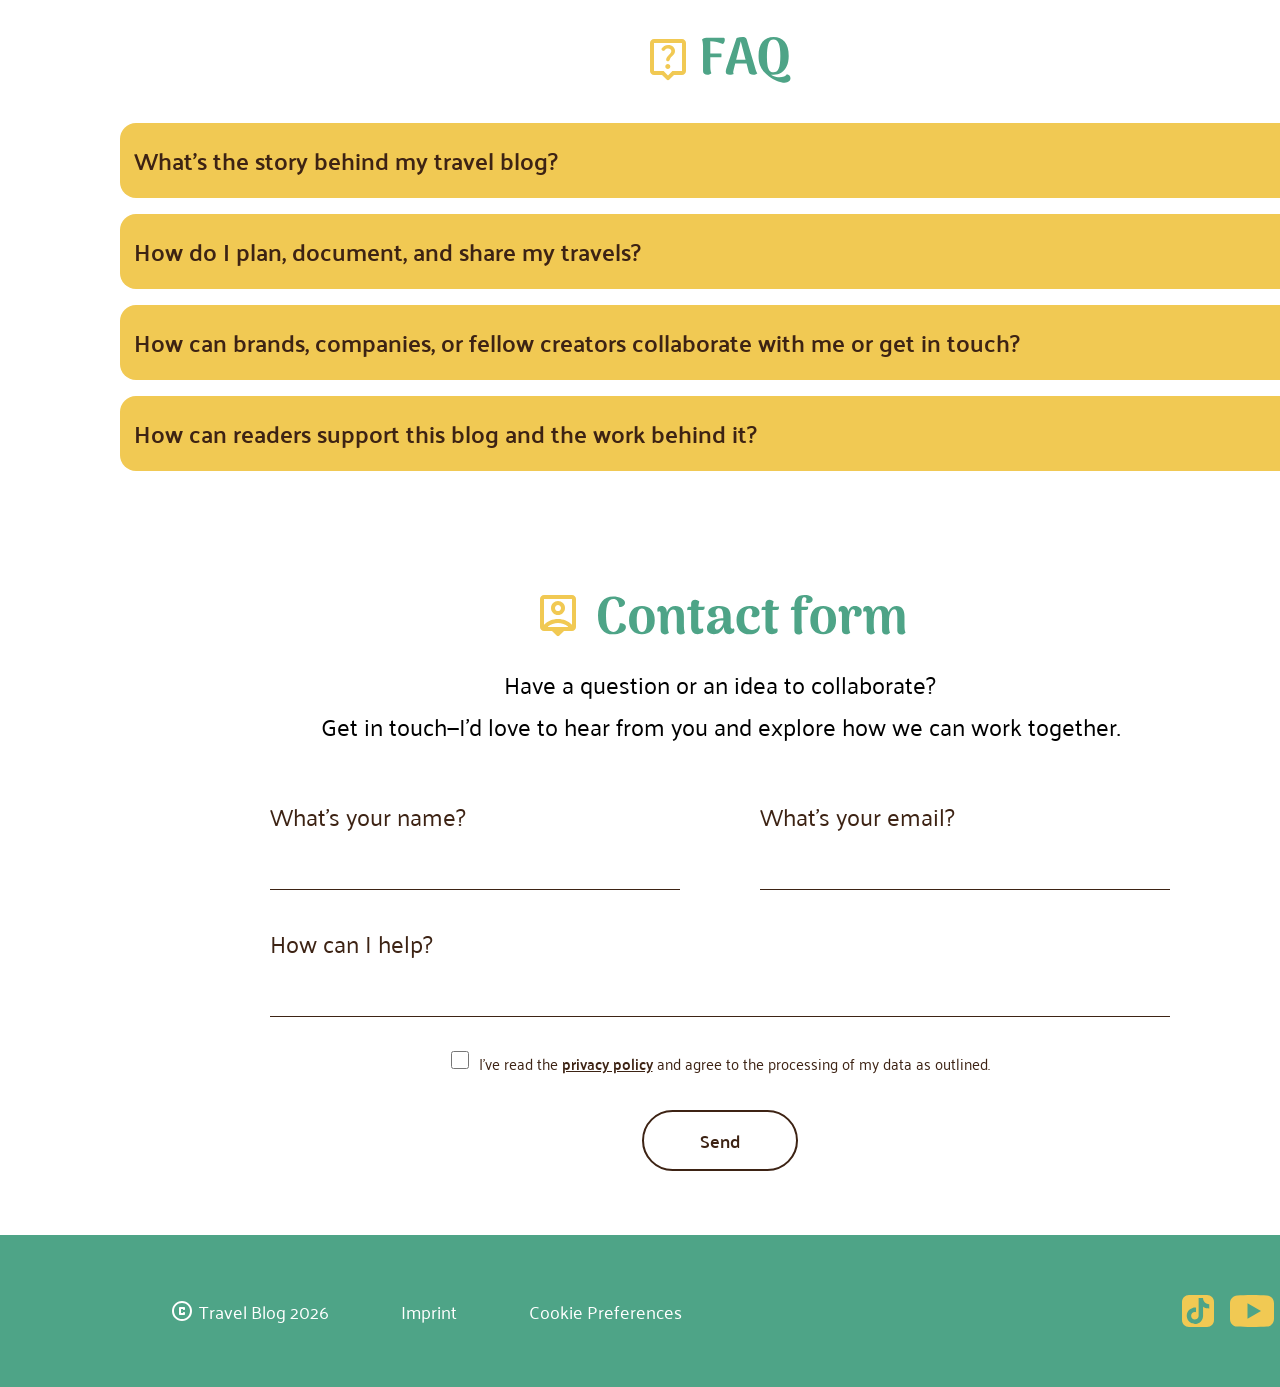
==== commit acad00ab: "Index contact bearbeitet" ====
--- a/index.html
+++ b/index.html
@@ -118,6 +118,84 @@
       </div>
     </div>
 
+    <div class="main-faq">
+      <div class="faq-header">
+        <img src="assets/home/main/faq/live_help.svg" alt="faq-icon">
+        <img src="assets/home/main/faq/FAQ.svg" alt="faq-h">
+      </div>
+
+      <div class="faq-list">
+        <details class="faq-item">
+          <summary class="faq-question">What's the story behind my travel blog?</summary>
+          <div class="faq-answer">
+            Lorem ipsum dolor sit amet consectetur. Egestas a enim vestibulum malesuada. Ante in commodo porta scelerisque turpis gravida semper. Lorem ipsum dolor sit amet consectetur. Egestas a enim vestibulum malesuada. Ante in commodo porta scelerisque turpis gravida semper.
+          </div>
+        </details>
+
+        <details class="faq-item">
+          <summary class="faq-question">How do I plan, document, and share my travels?</summary>
+          <div class="faq-answer">
+            Lorem ipsum dolor sit amet consectetur. Egestas a enim vestibulum malesuada.
+          </div>
+        </details>
+
+        <details class="faq-item">
+          <summary class="faq-question">How can brands, companies, or fellow creators collaborate with me or get in touch?</summary>
+          <div class="faq-answer">
+            Lorem ipsum dolor sit amet consectetur. Egestas a enim vestibulum malesuada.
+          </div>
+        </details>
+
+        <details class="faq-item">
+          <summary class="faq-question">How can readers support this blog and the work behind it?</summary>
+          <div class="faq-answer">
+            Lorem ipsum dolor sit amet consectetur. Egestas a enim vestibulum malesuada.
+          </div>
+        </details>
+      </div>
+    </div>
+
+    <div class="main-contact">
+      <div class="contact-header">
+        <img src="assets/home/main/contact/person_pin.svg" alt="c-pin">
+        <img src="assets/home/main/contact/contact_h.svg" alt="c-h">
+      </div>
+      <div class="contact-text">
+        <p>Have a question or an idea to collaborate? </p>
+        <p>Get in touch—I’d love to hear from you and explore how we can work together. </p>
+      </div>
+
+      <form class="contact-form" action="#form-sent" method="get">
+        <div class="form-row">
+          <div class="form-field">
+            <label for="cf-name">What's your name?</label>
+            <input type="text" id="cf-name" autocomplete="name" required>
+          </div>
+          <div class="form-field">
+            <label for="cf-email">What's your email?</label>
+            <input type="email" id="cf-email" autocomplete="email" required>
+          </div>
+        </div>
+
+        <div class="form-field form-field-full">
+          <label for="cf-message">How can I help?</label>
+          <textarea id="cf-message" rows="1" required></textarea>
+        </div>
+
+        <div class="form-consent">
+          <input type="checkbox" id="cf-consent" required>
+          <label for="cf-consent">I've read the <a href="#" class="privacy-link">privacy policy</a> and agree to the processing of my data as outlined.</label>
+        </div>
+
+        <div class="form-submit">
+          <button type="submit" class="form-send-btn">Send</button>
+        </div>
+      </form>
+
+      <p class="form-feedback" id="form-sent" role="status">Thanks! Your message has been sent to: FBI Headquarters 935 Pennsylvania Avenue, NW Washington, D.C. 20535-0001 <a href="#" class="form-feedback-close" aria-label="Close">✕</a></p>
+
+    </div>
+
   </main>
 
   <footer class="site-footer">
--- a/style_site_head_foot.css
+++ b/style_site_head_foot.css
@@ -1,7 +1,9 @@
 * {
+  padding-top: 60px;
   margin: 0;
   padding: 0;
   box-sizing: border-box;
+
 }
 
 @font-face {
--- a/index.css
+++ b/index.css
@@ -193,8 +193,8 @@
 
 .main {
   width: 1200px;
-  height: 2020px;
-  margin-top: 749px;
+  min-height: 2020px;
+  margin-top: 600px;
   margin-left: 120px;
   background-color: #ffffff;
   display: flex;
@@ -306,3 +306,252 @@
   background-color: #F1C953;
 }
 
+.main-faq {
+  display: flex;
+  flex-direction: column;
+  align-items: center;
+  width: 100%;
+}
+
+.faq-header {
+  display: flex;
+  align-items: center;
+  gap: 16px;
+  margin-top: 120px;
+
+}
+
+.faq-icon {
+  height: 48px;
+  width: 48px;
+}
+
+.haq-h {
+  height: 49px;
+  width: 93px;
+}
+
+.faq-list {
+  display: flex;
+  flex-direction: column;
+  gap: 16px;
+  width: 100%;
+  margin-top: 40px;
+}
+
+.faq-item {
+  background-color: #F1C953;
+  border-radius: 16px;
+  padding-top: 16px;
+  padding-right: 14px;
+  padding-bottom: 16px;
+  padding-left: 14px;
+
+}
+
+.faq-question {
+  display: flex;
+  align-items: center;
+  justify-content: space-between;
+  list-style: none;
+  cursor: pointer;
+  font-family: Palanquin, sans-serif;
+  font-weight: 700;
+  font-size: 24px;
+  color: #3D2314;
+
+}
+
+.faq-question::-webkit-details-marker {
+  display: none;
+}
+
+.faq-question::after {
+  content: "";
+  flex-shrink: 0;
+  width: 12px;
+  height: 12px;
+  margin-left: 16px;
+  border-right: 3px solid #3D2314;
+  border-bottom: 3px solid #3D2314;
+  transform: rotate(45deg);
+  transition: transform 200ms ease;
+}
+
+.faq-item[open] .faq-question::after {
+  transform: rotate(-135deg);
+}
+
+.faq-answer {
+  background-color: #ffffff;
+  border-radius: 12px;
+  margin-top: 16px;
+  padding: 20px 24px;
+  font-family: Palanquin, sans-serif;
+  font-weight: 400;
+  font-size: 16px;
+  line-height: 1.5;
+  color: #3D2314;
+}
+
+.main-contact {
+  display: flex;
+  flex-direction: column;
+  align-items: center;
+  width: 100%;
+}
+
+.contact-header {
+  display: flex;
+  align-items: center;
+  gap: 16px;
+  margin-top: 120px;
+
+}
+
+.c-pin {
+  width: 48px;
+  height: 48px;
+}
+
+.c-h {
+  width: 313px;
+  height: 62px;
+}
+
+.contact-text {
+  margin-top: 24px;
+  font-family: Palanquin;
+  font-weight: 500;
+  font-style: Medium;
+  font-size: 24px;
+  text-align: center;
+}
+
+.contact-form {
+  width: 900px;
+  margin-top: 48px;
+  display: flex;
+  flex-direction: column;
+  gap: 32px;
+}
+
+.form-row {
+  display: flex;
+  gap: 80px;
+}
+
+.form-field {
+  flex: 1;
+  display: flex;
+  flex-direction: column;
+  gap: 12px;
+}
+
+.form-field label {
+  font-family: Palanquin, sans-serif;
+  font-weight: 500;
+  font-size: 24px;
+  color: #3D2314;
+}
+
+.form-field input,
+.form-field textarea {
+  width: 100%;
+  font-family: Palanquin, sans-serif;
+  font-size: 16px;
+  color: #3D2314;
+  border: none;
+  border-bottom: 1px solid #3D2314;
+  background: transparent;
+  padding: 4px 0 8px;
+  resize: none;
+  outline: none;
+  box-sizing: border-box;
+}
+
+.form-field textarea {
+  min-height: 24px;
+}
+
+.form-field input:focus,
+.form-field textarea:focus {
+  border-bottom: 2px solid #F1C953;
+}
+
+.form-consent {
+  display: flex;
+  align-items: flex-start;
+  justify-content: center;
+  gap: 10px;
+  font-family: Palanquin, sans-serif;
+  font-size: 15px;
+  color: #3D2314;
+}
+
+.form-consent input[type="checkbox"] {
+  width: 18px;
+  height: 18px;
+  margin-top: 2px;
+  accent-color: #3D2314;
+  flex-shrink: 0;
+}
+
+.privacy-link {
+  color: #3D2314;
+  font-weight: 700;
+  text-decoration: underline;
+}
+
+.form-submit {
+  display: flex;
+  justify-content: center;
+  margin-bottom: 64px;
+}
+
+.form-send-btn {
+  font-family: Palanquin, sans-serif;
+  font-weight: 700;
+  font-size: 18px;
+  color: #3D2314;
+  background-color: #ffffff;
+  border: 2px solid #3D2314;
+  border-radius: 999px;
+  padding: 12px 56px;
+  cursor: pointer;
+  transition: background-color 200ms ease;
+}
+
+.form-send-btn:hover {
+  background-color: #F1C953;
+}
+
+.form-feedback {
+  display: none;
+  position: relative;
+  width: 900px;
+  box-sizing: border-box;
+  margin-top: 32px;
+  padding: 16px 56px;
+  background-color: #F1C953;
+  border-radius: 12px;
+  font-family: Palanquin, sans-serif;
+  font-weight: 500;
+  font-size: 16px;
+  color: #3D2314;
+  text-align: center;
+}
+
+#form-sent:target {
+  display: block;
+}
+
+.form-feedback-close {
+  position: absolute;
+  top: 50%;
+  right: 20px;
+  transform: translateY(-50%);
+  color: #3D2314;
+  text-decoration: none;
+  font-weight: 700;
+}
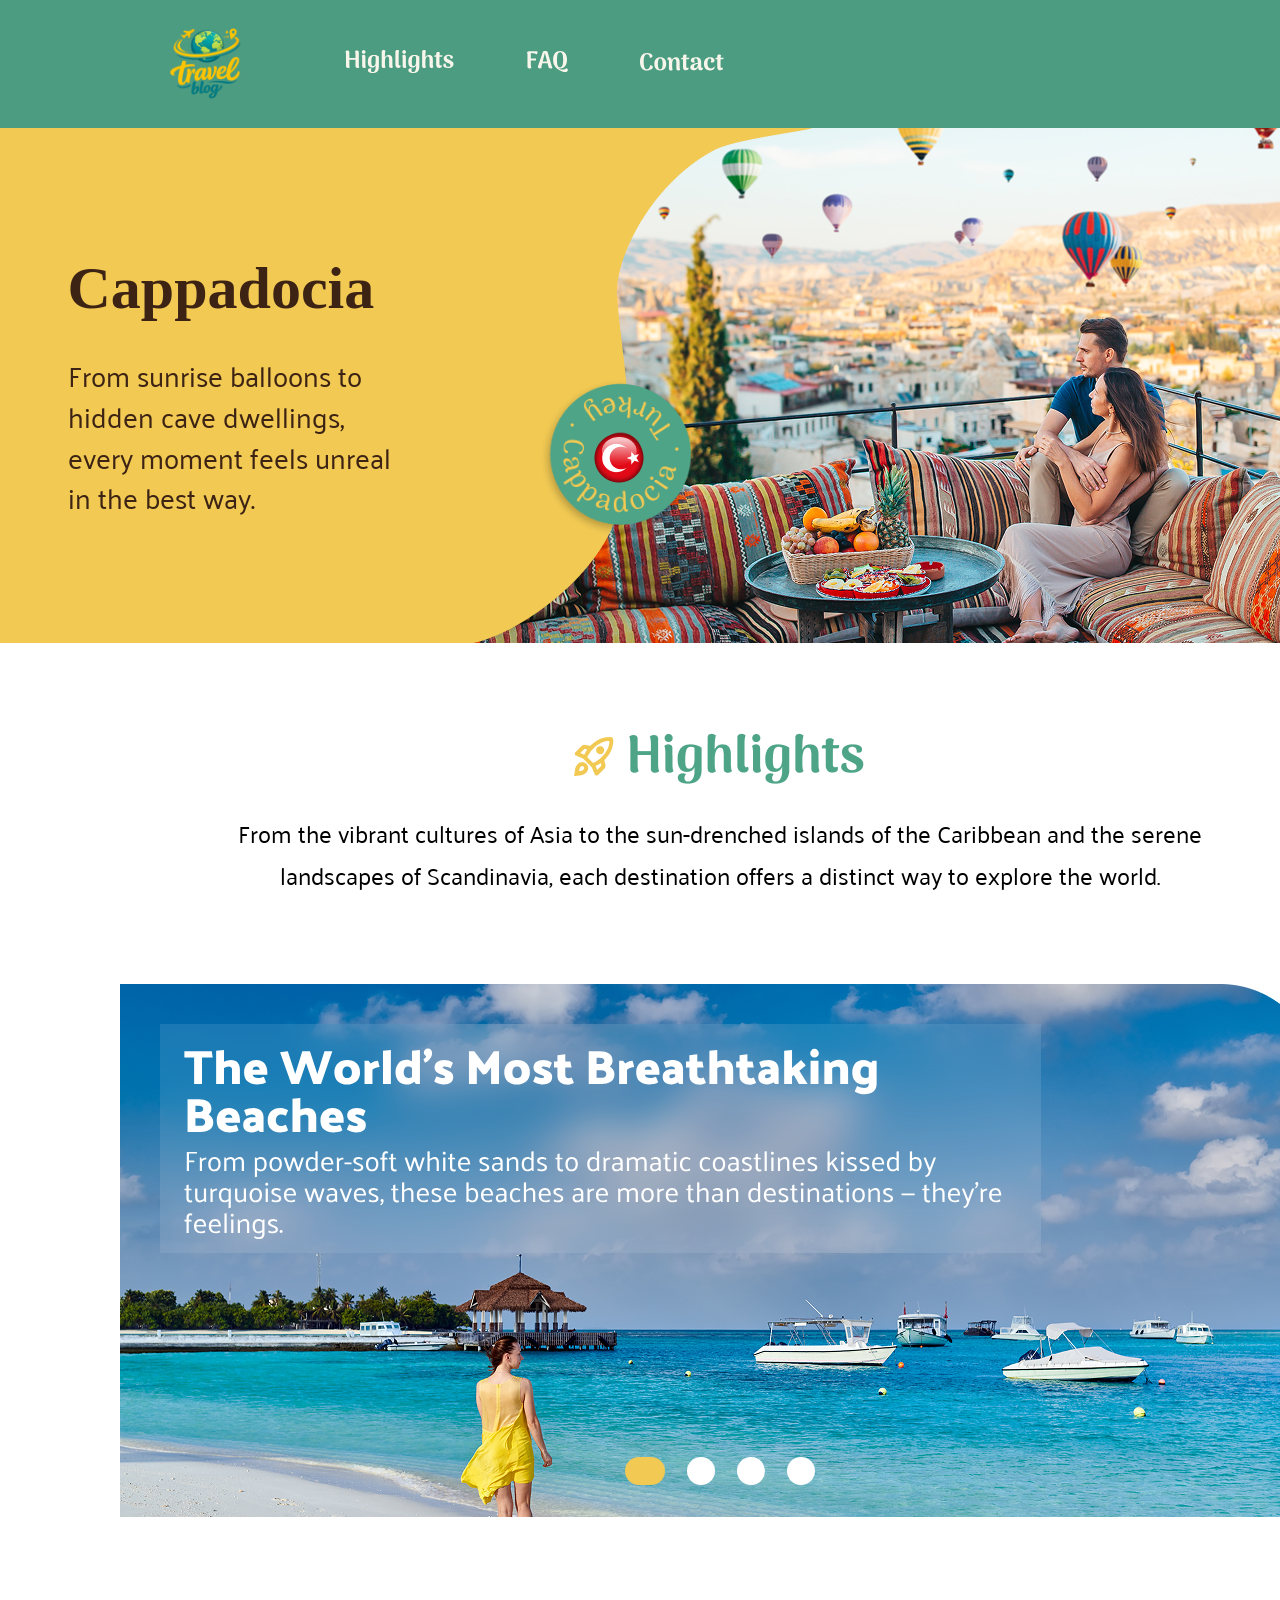
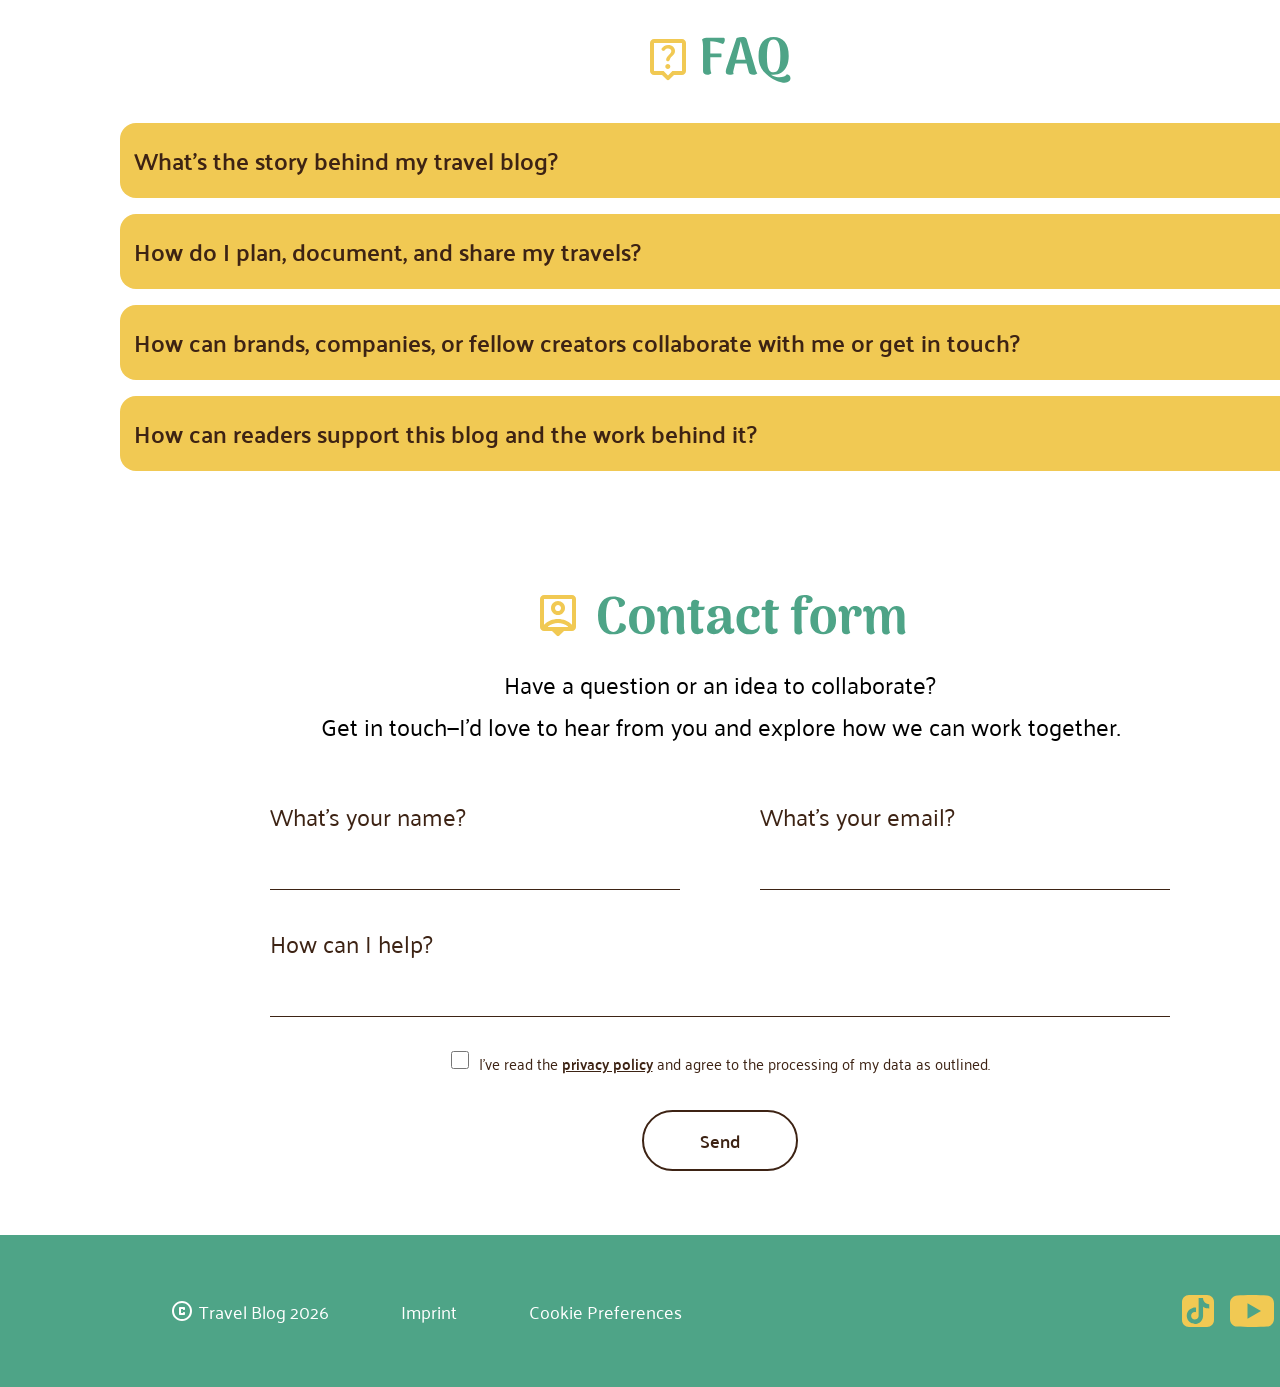
==== commit 508723db: "Index FAQ bearbeitet" ====
--- a/index.html
+++ b/index.html
@@ -22,13 +22,13 @@
         </a>
       </div>
       <div class="site-header-nav">
-        <a href="article_01.html" class="nav-link">
+        <a href="index.html#highlights" class="nav-link">
           <img src="assets/header/menu points_ Highlights.svg" alt="Highlights">
         </a>
-        <a href="article_02.html" class="nav-link">
+        <a href="index.html#faq" class="nav-link">
           <img src="assets/header/FAQ.svg" alt="FAQ">
         </a>
-        <a href="article_03.html" class="nav-link">
+        <a href="index.html#contact" class="nav-link">
           <img src="assets/header/Contact.svg" alt="Contact">
         </a>
       </div>
@@ -67,7 +67,7 @@
 
   <main class="main">
 
-    <div class="main-content">
+    <div class="main-content" id="highlights">
       <div>
         <img src="assets/home/highlights.png" alt="highlights-logo">
       </div>
@@ -118,7 +118,7 @@
       </div>
     </div>
 
-    <div class="main-faq">
+    <div class="main-faq" id="faq">
       <div class="faq-header">
         <img src="assets/home/main/faq/live_help.svg" alt="faq-icon">
         <img src="assets/home/main/faq/FAQ.svg" alt="faq-h">
@@ -155,7 +155,7 @@
       </div>
     </div>
 
-    <div class="main-contact">
+    <div class="main-contact" id="contact">
       <div class="contact-header">
         <img src="assets/home/main/contact/person_pin.svg" alt="c-pin">
         <img src="assets/home/main/contact/contact_h.svg" alt="c-h">
--- a/style_site_head_foot.css
+++ b/style_site_head_foot.css
@@ -5,6 +5,7 @@
   box-sizing: border-box;
 
 }
+
 
 @font-face {
   font-family: 'Arima';
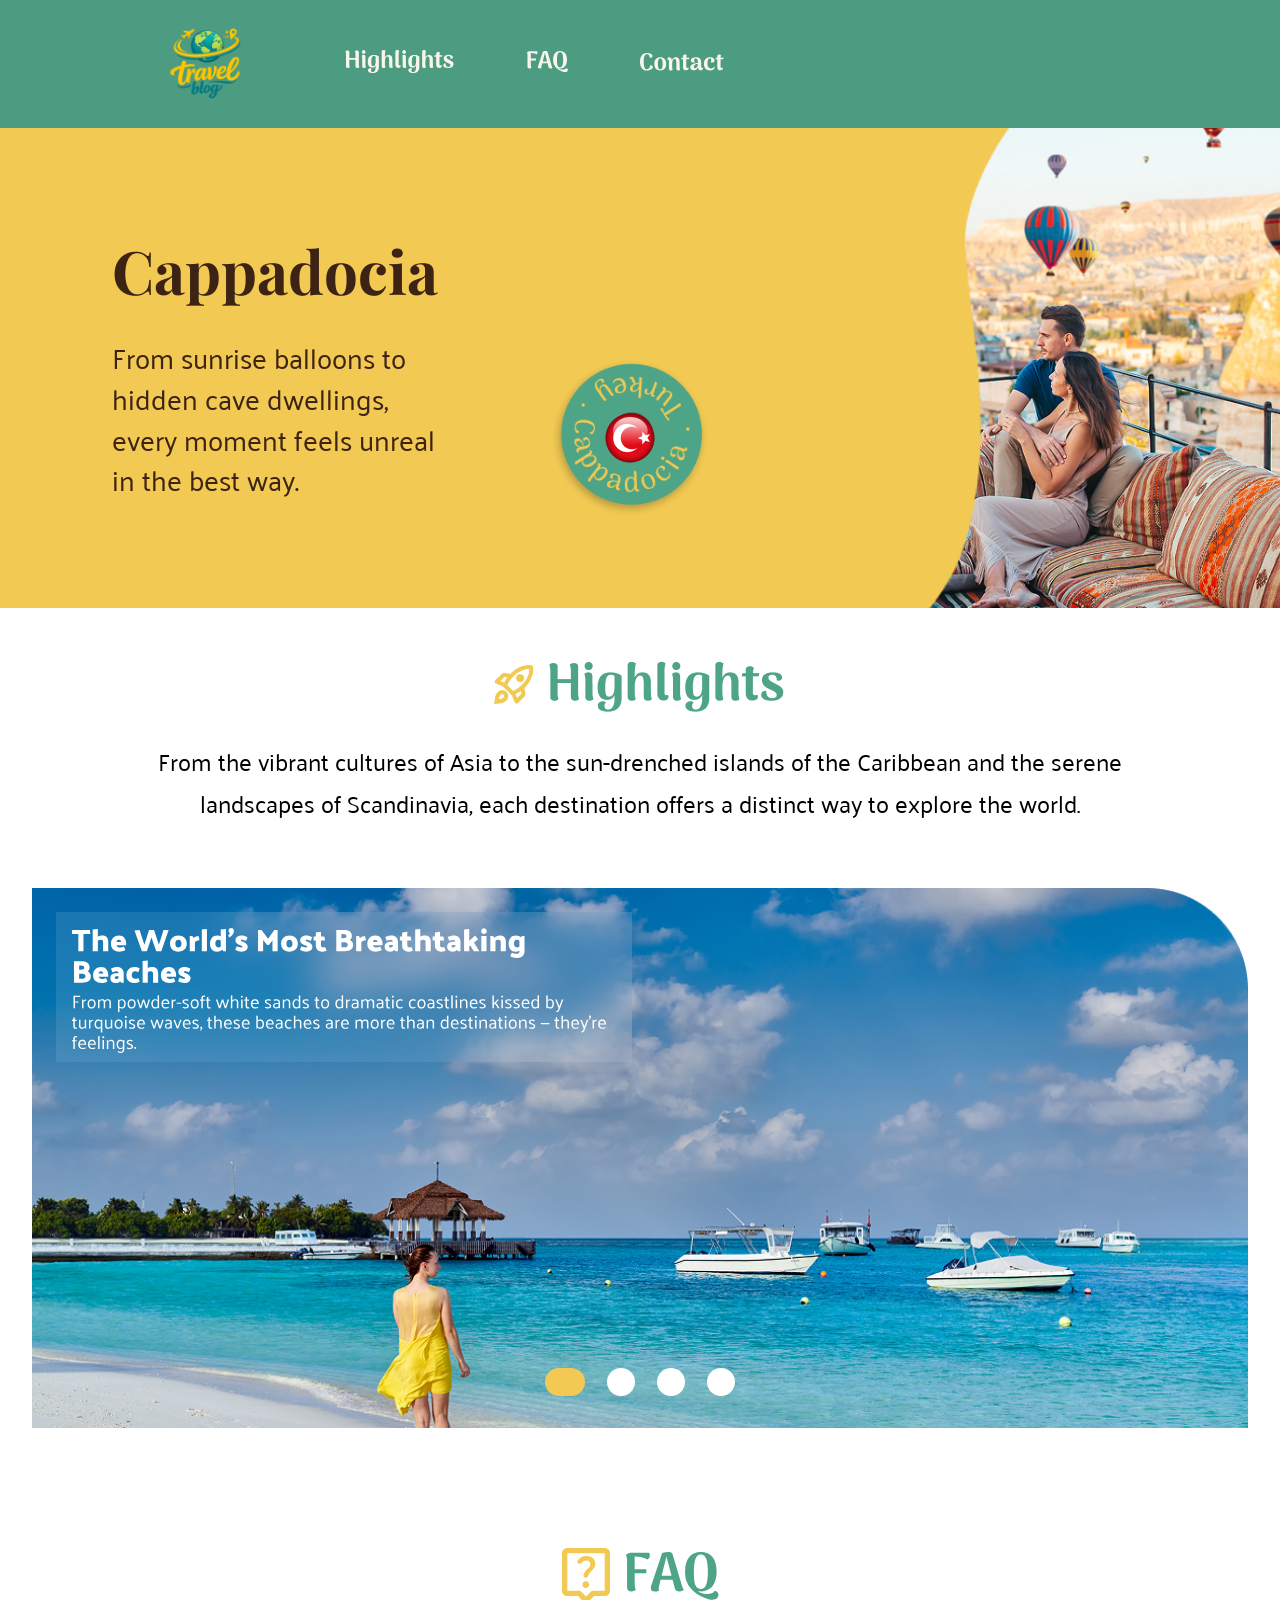
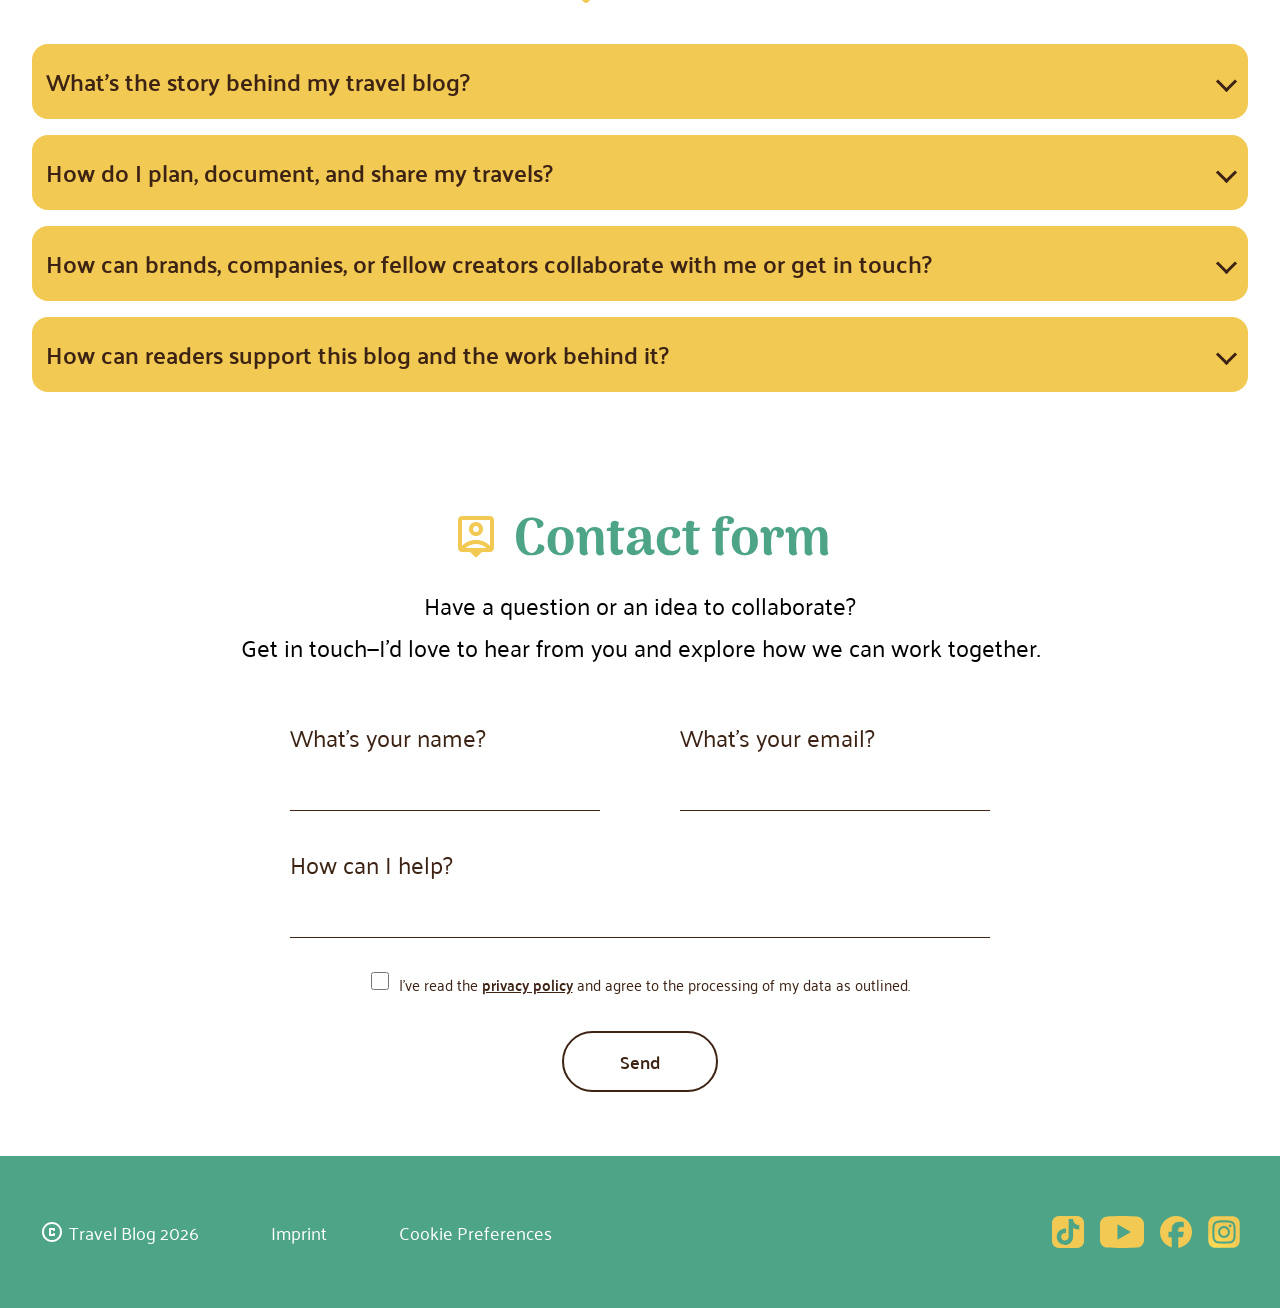
==== commit c9af7604: "Header und Fotter Responsiv" ====
--- a/index.html
+++ b/index.html
@@ -4,9 +4,11 @@
 <head>
   <meta charset="UTF-8">
   <meta name="viewport" content="width=device-width, initial-scale=1.0">
-  <title>Blog test 10.07.26</title>
+  <title>Blog Home</title>
   <link rel="stylesheet" href="style_site_head_foot.css">
+  <link rel="stylesheet" href="style_site_head_foot_respo.css">
   <link rel="stylesheet" href="index.css">
+  <link rel="stylesheet" href="index_respo.css">
 
 </head>
 
@@ -22,6 +24,9 @@
         </a>
       </div>
       <div class="site-header-nav">
+        <a href="index.html" class="nav-link nav-home">
+          <img src="assets/header/respon/menu/home.svg" alt="Home">
+        </a>
         <a href="index.html#highlights" class="nav-link">
           <img src="assets/header/menu points_ Highlights.svg" alt="Highlights">
         </a>
@@ -120,36 +125,36 @@
 
     <div class="main-faq" id="faq">
       <div class="faq-header">
-        <img src="assets/home/main/faq/live_help.svg" alt="faq-icon">
-        <img src="assets/home/main/faq/FAQ.svg" alt="faq-h">
+        <img class="faq-icon" src="assets/home/main/faq/live_help.svg" alt="faq-icon">
+        <img class="faq-h" src="assets/home/main/faq/FAQ.svg" alt="faq-h">
       </div>
 
       <div class="faq-list">
         <details class="faq-item">
           <summary class="faq-question">What's the story behind my travel blog?</summary>
           <div class="faq-answer">
-            Lorem ipsum dolor sit amet consectetur. Egestas a enim vestibulum malesuada. Ante in commodo porta scelerisque turpis gravida semper. Lorem ipsum dolor sit amet consectetur. Egestas a enim vestibulum malesuada. Ante in commodo porta scelerisque turpis gravida semper.
+            It started as a way to keep track of my own trips and slowly turned into something bigger. What began as a handful of photos and notes for friends has grown into a place where I share the destinations, people, and moments that have shaped how I see the world. Every story here comes from a place I've actually visited myself.
           </div>
         </details>
 
         <details class="faq-item">
           <summary class="faq-question">How do I plan, document, and share my travels?</summary>
           <div class="faq-answer">
-            Lorem ipsum dolor sit amet consectetur. Egestas a enim vestibulum malesuada.
+            Every trip starts with a loose itinerary that leaves plenty of room for spontaneity. Along the way I keep notes and take photos, then turn them into the articles you find here once I'm back home.
           </div>
         </details>
 
         <details class="faq-item">
           <summary class="faq-question">How can brands, companies, or fellow creators collaborate with me or get in touch?</summary>
           <div class="faq-answer">
-            Lorem ipsum dolor sit amet consectetur. Egestas a enim vestibulum malesuada.
+            I'm always open to collaborations that fit the spirit of this blog, whether that's a joint trip, a sponsored feature, or something else entirely. Just use the contact form below and tell me a bit about your idea, and I'll get back to you.
           </div>
         </details>
 
         <details class="faq-item">
           <summary class="faq-question">How can readers support this blog and the work behind it?</summary>
           <div class="faq-answer">
-            Lorem ipsum dolor sit amet consectetur. Egestas a enim vestibulum malesuada.
+            Reading, sharing, and commenting on the articles already helps more than you'd think. If you'd like to support the blog more directly, following along on social media and passing posts on to fellow travelers means a lot.
           </div>
         </details>
       </div>
@@ -157,8 +162,8 @@
 
     <div class="main-contact" id="contact">
       <div class="contact-header">
-        <img src="assets/home/main/contact/person_pin.svg" alt="c-pin">
-        <img src="assets/home/main/contact/contact_h.svg" alt="c-h">
+        <img class="c-pin" src="assets/home/main/contact/person_pin.svg" alt="c-pin">
+        <img class="c-h" src="assets/home/main/contact/contact_h.svg" alt="c-h">
       </div>
       <div class="contact-text">
         <p>Have a question or an idea to collaborate? </p>
--- a/style_site_head_foot.css
+++ b/style_site_head_foot.css
@@ -55,9 +55,14 @@
 
 .site-header {
   background-color: #4b9c81;
+  width: 100vw;
+  margin-left: calc(50% - 50vw);
+  margin-right: calc(50% - 50vw);
 }
 
 .site-header-inner {
+  max-width: 1440px;
+  margin: 0 auto;
   padding: 24px;
   height: 128px;
   display: flex;
@@ -88,15 +93,86 @@
 }
 
 .nav-link:last-child {
-  margin-right: 0;          
+  margin-right: 0;
+}
+
+a[href="index.html#highlights"] {
+  position: relative;
+}
+
+a[href="index.html#highlights"]::after {
+  content: '';
+  position: absolute;
+  left: 0;
+  bottom: 0px;
+  width: 121px;
+  height: 18px;
+  background-image: url('assets/header/hover/high_hover.svg');
+  background-repeat: no-repeat;
+  background-size: contain;
+  opacity: 0;
+  pointer-events: none;
+  transition: opacity 0.2s ease;
+}
+
+a[href="index.html#highlights"]:hover::after {
+  opacity: 1;
+}
+
+a[href="index.html#faq"] {
+  position: relative;
+}
+
+a[href="index.html#faq"]::after {
+  content: '';
+  position: absolute;
+  left: -4px;
+  bottom: 0px;
+  width: 56px;
+  height: 9px;
+  background-image: url('assets/header/hover/faq_hover.svg');
+  background-repeat: no-repeat;
+  background-size: contain;
+  opacity: 0;
+  pointer-events: none;
+  transition: opacity 0.2s ease;
+}
+
+a[href="index.html#faq"]:hover::after {
+  opacity: 1;
+}
+
+a[href="index.html#contact"] {
+  position: relative;
+}
+
+a[href="index.html#contact"]::after {
+  content: '';
+  position: absolute;
+  left: -4px;
+  bottom: -3px;
+  width: 92px;
+  height: 11px;
+  background-image: url('assets/header/hover/contact_hover.svg');
+  background-repeat: no-repeat;
+  background-size: contain;
+  opacity: 0;
+  pointer-events: none;
+  transition: opacity 0.2s ease;
+}
+
+a[href="index.html#contact"]:hover::after {
+  opacity: 1;
 }
 
 .site-footer {
   display: flex;
   background-color: #4EA487;
-  width: 1440px;
   padding: 24px;
   height: 152px;
+  width: 100vw;
+  margin-left: calc(50% - 50vw);
+  margin-right: calc(50% - 50vw)
 }
 
 .site-footer-inner {
@@ -104,6 +180,9 @@
   align-items: center;
   width: 1200px;
   margin-left: 146px;
+  max-width: 1440px;
+  margin: 0 auto;
+  
 }
 
 .c-footer-logo {
--- a/style_site_head_foot_respo.css
+++ b/style_site_head_foot_respo.css
@@ -0,0 +1,156 @@
+
+.nav-home {
+  display: none;
+}
+
+@media (max-width: 1280px) {
+
+ .footer-logo-container {  
+    margin-left: auto;
+  }
+}
+
+@media (max-width: 768px) {
+
+  
+
+  .site-header-inner {
+    height: auto;
+    padding: 14px 20px;
+    justify-content: center;
+  }
+
+  .header-logo {
+    margin: 0;
+    height: 36px;
+  }
+
+  .site-header-nav {
+    position: fixed;
+    left: 0;
+    right: 0;
+    bottom: 0;
+    z-index: 100;
+    width: 100%;
+    height: 64px;
+    background-color: #F1C953;
+    justify-content: space-evenly;
+  }
+
+  .nav-link {
+    margin-right: 0;
+  }
+
+  .nav-home {
+    display: flex;
+  }
+
+  .nav-link img {
+    width: 28px;
+    height: 28px;
+  }
+
+ 
+  a[href="index.html#highlights"] img {
+    content: url('assets/header/respon/menu/rocket_launch.svg');
+  }
+
+  a[href="index.html#faq"] img {
+    content: url('assets/header/respon/menu/live_help.svg');
+  }
+
+  a[href="index.html#contact"] img {
+    content: url('assets/header/respon/menu/person_pin.svg');
+  }
+
+  
+  a[href="index.html#highlights"]::after,
+  a[href="index.html#faq"]::after,
+  a[href="index.html#contact"]::after {
+    display: none;
+  }
+
+  body {
+    padding-bottom: 64px;
+  }
+
+  
+
+  .site-footer {
+    width: 100%;
+    margin-left: 0;
+    margin-right: 0;
+    height: auto;
+    background-color: transparent;
+    padding: 0;
+    
+  }
+
+  .site-footer-inner {
+    display: flex;
+    flex-wrap: wrap;
+    align-items: center;
+    width: 100%;
+    max-width: none;
+    margin: 0;
+    background-color: #4EA487;
+    padding: 20px;
+    row-gap: 10px;
+  }
+
+  
+  .footer-text-container {
+    display: contents;
+  }
+
+  .footer-text {
+    font-size: 14px;
+  }
+
+ 
+  .footer-text:nth-child(2) {
+    order: 1;
+    flex-basis: 100%;
+  }
+
+  
+  .footer-text:nth-child(3) {
+    order: 2;
+    flex-basis: 100%;
+  }
+
+  
+  .c-footer-logo {
+    order: 3;
+    height: 20px;
+  }
+
+  .footer-text:nth-child(1) {
+    order: 4;
+    margin-left: 8px;
+  }
+
+  .footer-logo-container {
+    
+    order: 5;
+    margin-left: auto;
+    height: 24px;
+    gap: 12px;
+  }
+}
+
+@media (max-width: 412px){
+
+  .footer-logo-container {
+    height: 18px;
+    width: auto;
+    gap: 6px;
+  }
+
+  .footer-logo-container img {
+    height: 18px;
+    width: auto;
+  }
+
+}
+
--- a/index.css
+++ b/index.css
@@ -1,3 +1,11 @@
+@font-face {
+  font-family: 'Playfair Display';
+  src: url('assets/fonds/playfair-display-v40-latin-700.woff2') format('woff2');
+  font-weight: 700;
+  font-style: normal;
+  font-display: swap;
+}
+
 .hero-content {
   position: absolute;
   width: 1440px;
@@ -316,6 +324,7 @@
 .faq-header {
   display: flex;
   align-items: center;
+  justify-content: center;
   gap: 16px;
   margin-top: 120px;
 
@@ -326,7 +335,7 @@
   width: 48px;
 }
 
-.haq-h {
+.faq-h {
   height: 49px;
   width: 93px;
 }
@@ -404,6 +413,7 @@
 .contact-header {
   display: flex;
   align-items: center;
+  justify-content: center;
   gap: 16px;
   margin-top: 120px;
 
--- a/index_respo.css
+++ b/index_respo.css
@@ -0,0 +1,432 @@
+/*
+  Responsive overrides for index.html (hero + main content only).
+  Header (.site-header...) and footer (.site-footer...) are intentionally
+  left untouched here — those will get their own responsive CSS later.
+*/
+
+/* ============ <= 1440px : below the 1440 desktop canvas, switch to fluid stacked layout ============ */
+@media (max-width: 1440px) {
+
+  hero {
+    display: block;
+    width: 100%;
+    overflow: hidden;
+  }
+
+  /*
+    Original .hero-content is display:flex with no flex-direction/
+    align-items/justify-content override, i.e. row + center + center —
+    that's what horizontally AND vertically centers .hero-text (the
+    only non-absolutely-positioned child) at 1440px. Keep that; only
+    swap the fixed 1440x516 canvas for a fluid, min-height-clamped box.
+  */
+  .hero-content {
+    position: relative;
+    left: auto;
+    top: auto;
+    width: 100%;
+    height: auto;
+    min-height: 480px;
+  }
+
+  .hero-image {
+    width: 100%;
+    height: 100%;
+  }
+
+  .hero-yellow-panel img,
+  .hero-yellow-panel-2 img {
+    width: 100%;
+    height: 100%;
+    object-fit: cover;
+  }
+
+  /* .hero-text stays the original fixed 345px — matches the reference */
+
+  @keyframes hero-slide-left-fluid {
+    from {
+      transform: translateX(0);
+    }
+    to {
+      /* -400px at 1440px width, expressed as vw so it scales down
+         instead of pushing the (still centered) text off-screen once
+         the hero gets much narrower than 1440px */
+      transform: translateX(-27.78vw);
+    }
+  }
+
+  .hero-title {
+    animation:
+      hero-fade-in 1.5s ease-out forwards,
+      hero-slide-up 1s ease-in-out forwards,
+      hero-slide-left-fluid 3.5s ease-out forwards;
+  }
+
+  .hero-desc {
+    animation:
+      hero-fade-in 2s ease-out forwards,
+      hero-slide-up 1s ease-in-out forwards,
+      hero-slide-left-fluid 3.5s ease-out forwards;
+  }
+
+  .hero-spin {
+    /*
+      Matches the true desktop position (measured at 1441px: left 43%,
+      top ~48.4% of the hero box, both as plain top/left, no transform)
+      instead of scaling it — the base rule's transform:translate(-50%,-50%)
+      plus the hero-spin-slide-up keyframe (translateY 100%->45%) only
+      resolve to that spot because hero-content is a fixed 516px-tall
+      row-flex box on desktop; with our flex-column/auto-height override
+      that math no longer lines up, so it's pinned directly here instead.
+    */
+    left: 43%;
+    top: 48%;
+    right: auto;
+    bottom: auto;
+    transform: none;
+    animation: hero-spin-fade-in 1.5s ease-out both;
+  }
+
+  .main {
+    width: 100%;
+    min-height: auto;
+    margin-top: 48px;
+    margin-left: 0;
+    padding: 0 32px;
+  }
+
+  .main-content {
+    width: 100%;
+    align-items: stretch;
+    text-align: center;
+  }
+
+  .main-content img {
+    max-width: 100%;
+    height: auto;
+  }
+
+  .slider_a {
+    width: 100%;
+    height: auto;
+    aspect-ratio: 1200 / 533;
+    margin-top: 64px;
+  }
+
+  .slider_a_slide-text {
+    top: 24px;
+    left: 24px;
+  }
+
+  .slider_a_slide-text img {
+    max-width: 45vw;
+    height: auto;
+  }
+
+  .faq-header,
+  .contact-header {
+    width: 100%;
+  }
+
+  .faq-header img,
+  .contact-header img {
+    max-width: 100%;
+    height: auto;
+    min-width: 0;
+  }
+
+  .contact-form {
+    width: 100%;
+    max-width: 700px;
+  }
+
+  .form-feedback {
+    width: 100%;
+    max-width: 700px;
+  }
+}
+
+/* ============ <= 768px : large phones / small tablets ============ */
+@media (max-width: 768px) {
+
+  .hero-content {
+    min-height: 420px;
+    padding: 32px 24px;
+  }
+
+  .hero-title {
+    font-size: 36px;
+  }
+
+  .hero-desc {
+    font-size: 18px;
+  }
+
+  .main {
+    padding: 0 24px;
+  }
+
+  .main-content-text {
+    font-size: 18px;
+  }
+
+  .faq-header,
+  .contact-header {
+    margin-top: 72px;
+    gap: 12px;
+  }
+
+  .faq-question {
+    font-size: 18px;
+  }
+
+  .contact-text {
+    font-size: 18px;
+  }
+
+  .contact-form {
+    gap: 24px;
+  }
+
+  .form-row {
+    flex-direction: column;
+    gap: 24px;
+  }
+
+  .form-field label {
+    font-size: 18px;
+  }
+}
+
+/* ============ <= 480px : phones ============ */
+@media (max-width: 480px) {
+
+  /*
+    Mobile hero redesign per Figma "Mobile_ full content" frame:
+    badge (circle.svg, contains the "Cappadocia" wording already) on a
+    plain yellow band, full-bleed photo with rounded top corners below.
+    The desktop sliding-panel effect doesn't translate to a narrow
+    viewport (the panel PNGs crop unpredictably at this aspect ratio and
+    the -400px text slide pushes the title off-screen), so it's swapped
+    out here instead of scaled down.
+  */
+
+  .hero-content {
+    min-height: 0;
+    padding: 24px 0 0;
+    align-items: center;
+    background-color: #F1C953;
+  }
+
+  .hero-yellow-panel,
+  .hero-yellow-panel-2 {
+    display: none;
+  }
+
+  .hero-text {
+    display: none;
+  }
+
+  .hero-spin-orb {
+    display: none;
+  }
+
+  .hero-spin {
+    order: 1;
+    position: static;
+    left: auto;
+    top: auto;
+    right: auto;
+    bottom: auto;
+    transform: none;
+    width: 140px;
+    height: 140px;
+    margin: 0 auto 24px;
+    background-image: url('assets/home/respo/hero/circle.svg');
+    background-size: contain;
+    background-repeat: no-repeat;
+    background-position: center;
+    animation: hero-spin-fade-in 1.2s ease-out both;
+  }
+
+  .hero-spin > img {
+    display: none;
+  }
+
+  .hero-image {
+    order: 2;
+    position: relative;
+    inset: auto;
+    width: 100%;
+    aspect-ratio: 2 / 1;
+    border-radius: 24px 24px 0 0;
+    overflow: hidden;
+  }
+
+  .hero-image img {
+    position: absolute;
+    inset: 0;
+    width: 100%;
+    height: 100%;
+    object-fit: cover;
+  }
+
+  .main {
+    padding: 0 16px;
+    margin-top: 32px;
+  }
+
+  .main-content-text {
+    font-size: 16px;
+  }
+
+  .slider_a {
+    margin-top: 40px;
+    aspect-ratio: 335 / 533;
+  }
+
+  /* smaller, portrait-cropped photos made for mobile (335x533) instead
+     of the wide 1200x533 desktop crops, per Figma "carousel 01" frame */
+  .slider_a_slide:nth-child(1) img:first-child {
+    content: url('assets/home/respo/slider/photo1.jpg');
+  }
+
+  .slider_a_slide:nth-child(2) img:first-child {
+    content: url('assets/home/respo/slider/photo2.jpg');
+  }
+
+  .slider_a_slide:nth-child(3) img:first-child {
+    content: url('assets/home/respo/slider/photo3.jpg');
+  }
+
+  .slider_a_slide:nth-child(4) img:first-child {
+    content: url('assets/home/respo/slider/photo4.jpg');
+  }
+
+  .slider_a_slide-text {
+    top: 16px;
+    left: 16px;
+  }
+
+  .slider_a_slide-text img {
+    max-width: 55vw;
+  }
+
+  .slider_a_dots {
+    bottom: 16px;
+    gap: 14px;
+  }
+
+  .slider_a_dots label {
+    width: 16px;
+    height: 16px;
+    border-radius: 8px;
+  }
+
+  #slide-1:checked ~ .slider_a_dots label:nth-child(1),
+  #slide-2:checked ~ .slider_a_dots label:nth-child(2),
+  #slide-3:checked ~ .slider_a_dots label:nth-child(3),
+  #slide-4:checked ~ .slider_a_dots label:nth-child(4) {
+    width: 22px;
+  }
+
+  .faq-header,
+  .contact-header {
+    margin-top: 56px;
+  }
+
+  .faq-question {
+    font-size: 16px;
+    padding-right: 8px;
+  }
+
+  .faq-answer {
+    font-size: 14px;
+    padding: 16px;
+  }
+
+  .faq-item {
+    padding: 12px 10px;
+  }
+
+  .contact-text {
+    font-size: 16px;
+  }
+
+  .contact-form {
+    gap: 20px;
+    margin-top: 32px;
+  }
+
+  .form-field label {
+    font-size: 16px;
+  }
+
+  .form-submit {
+    margin-bottom: 32px;
+  }
+
+  .form-send-btn {
+    padding: 10px 40px;
+    font-size: 16px;
+  }
+
+  .form-feedback {
+    padding: 16px 24px;
+    font-size: 14px;
+  }
+}
+
+/* ============ <= 320px : smallest phones ============ */
+@media (max-width: 320px) {
+
+  .hero-content {
+    padding: 20px 0 0;
+  }
+
+  .hero-spin {
+    width: 120px;
+    height: 120px;
+    margin-bottom: 20px;
+  }
+
+  .main {
+    padding: 0 12px;
+  }
+
+  .main-content-text {
+    font-size: 14px;
+  }
+
+  .slider_a_slide-text {
+    top: 12px;
+    left: 12px;
+  }
+
+  .slider_a_slide-text img {
+    max-width: 60vw;
+  }
+
+  .faq-question {
+    font-size: 14px;
+  }
+
+  .faq-answer {
+    font-size: 13px;
+    padding: 12px;
+  }
+
+  .contact-form,
+  .form-feedback {
+    max-width: 100%;
+  }
+
+  .form-consent {
+    font-size: 13px;
+  }
+
+  .form-send-btn {
+    padding: 8px 32px;
+    font-size: 14px;
+  }
+}
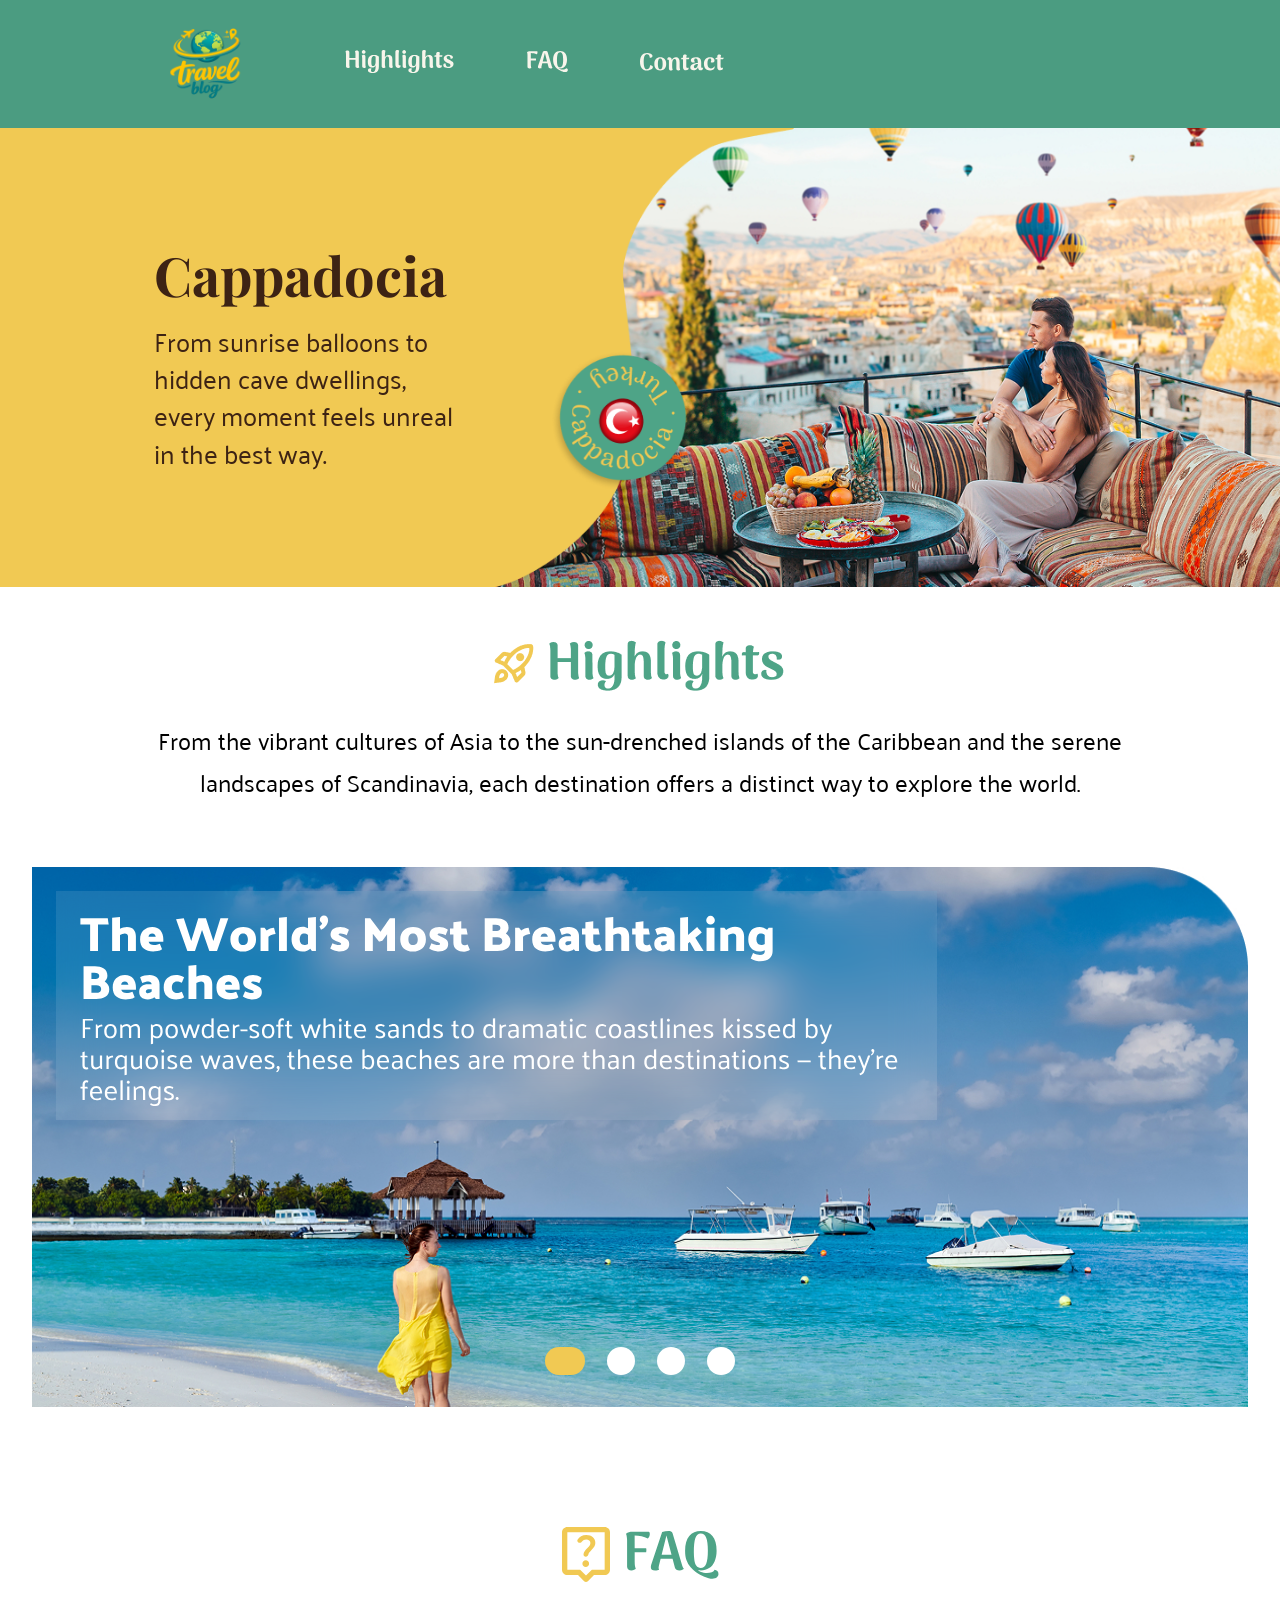
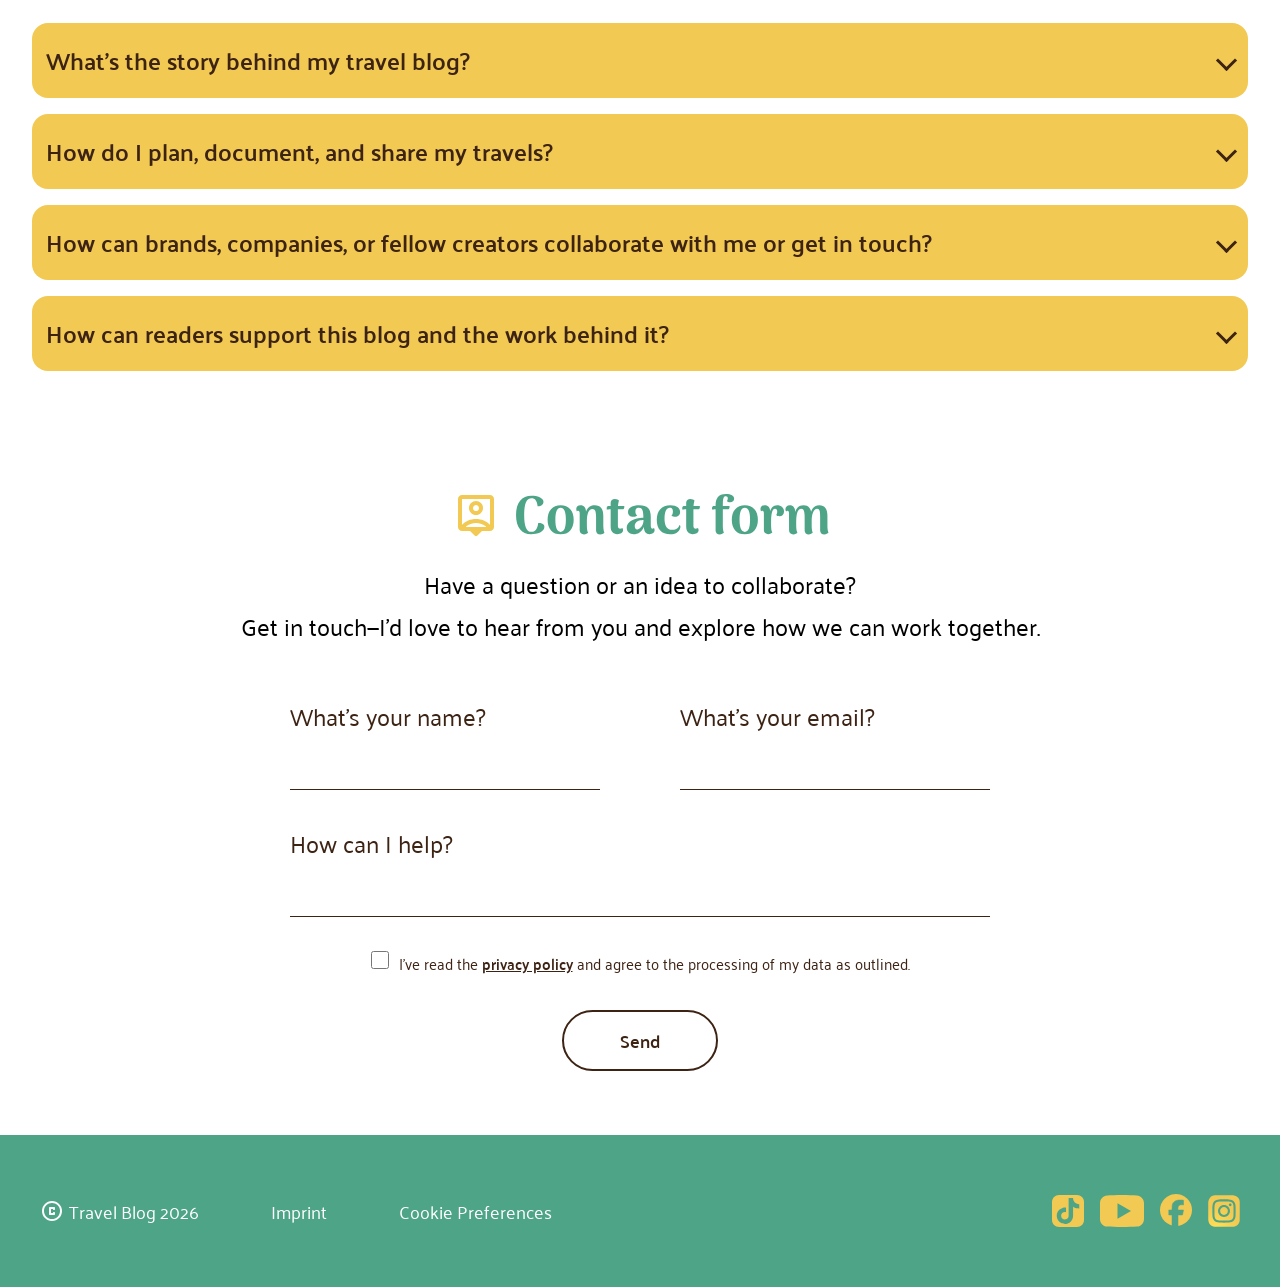
==== commit 2d1d1fc7: "Index Respon" ====
--- a/index.html
+++ b/index.html
@@ -90,27 +90,59 @@
 
       <div class="slider_a_track">
         <a href="article_01.html" class="slider_a_slide">
-          <img src="assets/home/main/slider/photo1.jpg" alt="Slide 1">
-          <div class="slider_a_slide-text">
-            <img src="assets/home/main/slider/text1.svg" alt="article_01">
+          <picture>
+            <source media="(max-width: 320px)" srcset="assets/home/respo/slider/photo1.jpg">
+            <source media="(max-width: 480px)" srcset="assets/home/respo/slider/photo1.jpg">
+            <img src="assets/home/main/slider/photo1.jpg" alt="Slide 1">
+          </picture>
+          <div class="slider_a_slide-text">
+            <picture>
+              <source media="(max-width: 320px)" srcset="assets/home/respo/slider/text1.svg">
+              <source media="(max-width: 480px)" srcset="assets/home/respo/slider/text1.svg">
+              <img src="assets/home/main/slider/text1.svg" alt="article_01">
+            </picture>
           </div>
         </a>
         <a href="article_02.html" class="slider_a_slide">
-          <img src="assets/home/main/slider/photo2.jpg" alt="Slide 2">
-          <div class="slider_a_slide-text">
-            <img src="assets/home/main/slider/text2.svg" alt="article_02">
+          <picture>
+            <source media="(max-width: 320px)" srcset="assets/home/respo/slider/photo2.jpg">
+            <source media="(max-width: 480px)" srcset="assets/home/respo/slider/photo2.jpg">
+            <img src="assets/home/main/slider/photo2.jpg" alt="Slide 2">
+          </picture>
+          <div class="slider_a_slide-text">
+            <picture>
+              <source media="(max-width: 320px)" srcset="assets/home/respo/slider/text2.svg">
+              <source media="(max-width: 480px)" srcset="assets/home/respo/slider/text2.svg">
+              <img src="assets/home/main/slider/text2.svg" alt="article_02">
+            </picture>
           </div>
         </a>
         <a href="article_03.html" class="slider_a_slide">
-          <img src="assets/home/main/slider/photo3.jpg" alt="Slide 3">
-          <div class="slider_a_slide-text">
-            <img src="assets/home/main/slider/text3.svg" alt="article_03">
+          <picture>
+            <source media="(max-width: 320px)" srcset="assets/home/respo/slider/photo3.jpg">
+            <source media="(max-width: 480px)" srcset="assets/home/respo/slider/photo3.jpg">
+            <img src="assets/home/main/slider/photo3.jpg" alt="Slide 3">
+          </picture>
+          <div class="slider_a_slide-text">
+            <picture>
+              <source media="(max-width: 320px)" srcset="assets/home/respo/slider/text3.svg">
+              <source media="(max-width: 480px)" srcset="assets/home/respo/slider/text3.svg">
+              <img src="assets/home/main/slider/text3.svg" alt="article_03">
+            </picture>
           </div>
         </a>
         <a href="https://www.youtube.com/watch?v=RqJVa0fl01w" class="slider_a_slide">
-          <img src="assets/home/main/slider/photo4.jpg" alt="Slide 4">
-          <div class="slider_a_slide-text">
-            <img src="assets/home/main/slider/text4.svg" alt="article_04">
+          <picture>
+            <source media="(max-width: 320px)" srcset="assets/home/respo/slider/photo4.jpg">
+            <source media="(max-width: 480px)" srcset="assets/home/respo/slider/photo4.jpg">
+            <img src="assets/home/main/slider/photo4.jpg" alt="Slide 4">
+          </picture>
+          <div class="slider_a_slide-text">
+            <picture>
+              <source media="(max-width: 320px)" srcset="assets/home/respo/slider/text4.svg">
+              <source media="(max-width: 480px)" srcset="assets/home/respo/slider/text4.svg">
+              <img src="assets/home/main/slider/text4.svg" alt="article_04">
+            </picture>
           </div>
         </a>
       </div>
--- a/index.css
+++ b/index.css
@@ -22,7 +22,7 @@
   position: absolute;
   inset: 0;
   z-index: 2;
-  animation: hero-panel-slide-out 3.4s ease-out forwards;
+  animation: hero-panel-slide-out 3.5s ease-out forwards;
 }
 
 .hero-yellow-panel-2 {
@@ -52,18 +52,16 @@
 .hero-text {
   position: relative;
   z-index: 2;
-  width: 345px;
-
-
+  width: min(24vw, 345px);
 }
 
 .hero-title {
   font-family: 'Playfair Display', Georgia, 'Times New Roman', serif;
   font-weight: 700;
-  font-size: 60px;
+  font-size: clamp(28px, 3.6vw + 8px, 60px);
   line-height: 1.15;
   color: #3D2314;
-  margin-bottom: 32px;
+  margin-bottom: 16px;
   animation:
     hero-fade-in 1.5s ease-out forwards,
     hero-slide-up 1s ease-in-out forwards,
@@ -73,7 +71,7 @@
 .hero-desc {
   font-family: 'Palanquin', sans-serif;
   font-weight: 400;
-  font-size: 28px;
+  font-size: clamp(14px, 1.5vw + 6.5px, 28px);
   line-height: 1.45;
   color: #3D2314;
   animation:
@@ -84,8 +82,8 @@
 
 .hero-spin {
   position: absolute;
-  width: 160px;
-  height: 160px;
+  width: clamp(50px, 11.11vw, 160px);
+  height: clamp(50px, 11.11vw, 160px);
   left: 43%;
   transform: translate(-50%, -50%);
   animation: spin 5s linear infinite;
@@ -96,15 +94,15 @@
 }
 
 .hero-spin>img {
-  width: 160px;
-  height: 160px;
+  width: 100%;
+  height: 100%;
   animation: hero-spin-right 8s linear 6s infinite;
 }
 
 .hero-spin-orb {
   position: absolute;
-  width: 50px;
-  height: 50px;
+  width: 31.25%;
+  height: 31.25%;
   top: 50%;
   left: 50%;
   transform: translate(-50%, -50%);
@@ -131,7 +129,7 @@
 
 @keyframes hero-slide-up {
   from {
-    transform: translateY(60px);
+    transform: translateY(6vh);
   }
 
   to {
@@ -145,7 +143,7 @@
   }
 
   to {
-    transform: translateX(-400px);
+    transform: translateX(-26vw);
   }
 }
 
@@ -161,11 +159,11 @@
 
 @keyframes hero-panel-slide-in {
   from {
-    transform: translateX(498px);
-  }
-
-  to {
-    transform: translateX(-50px);
+    transform: translateX(50vw);
+  }
+
+  to {
+    transform: translateX(-3vw);
   }
 }
 
@@ -210,6 +208,9 @@
   align-items: center;
   justify-content: flex-start;
 }
+
+
+
 
 .main-content {
   display: flex;
@@ -256,7 +257,13 @@
   flex-shrink: 0;
 }
 
-.slider_a_slide img:first-child {
+.slider_a_slide picture {
+  display: block;
+  width: 100%;
+  height: 100%;
+}
+
+.slider_a_slide picture img {
   display: block;
   width: 100%;
   height: 100%;
--- a/index_respo.css
+++ b/index_respo.css
@@ -1,10 +1,3 @@
-/*
-  Responsive overrides for index.html (hero + main content only).
-  Header (.site-header...) and footer (.site-footer...) are intentionally
-  left untouched here — those will get their own responsive CSS later.
-*/
-
-/* ============ <= 1440px : below the 1440 desktop canvas, switch to fluid stacked layout ============ */
 @media (max-width: 1440px) {
 
   hero {
@@ -13,20 +6,14 @@
     overflow: hidden;
   }
 
-  /*
-    Original .hero-content is display:flex with no flex-direction/
-    align-items/justify-content override, i.e. row + center + center —
-    that's what horizontally AND vertically centers .hero-text (the
-    only non-absolutely-positioned child) at 1440px. Keep that; only
-    swap the fixed 1440x516 canvas for a fluid, min-height-clamped box.
-  */
+
   .hero-content {
     position: relative;
     left: auto;
     top: auto;
     width: 100%;
     height: auto;
-    min-height: 480px;
+    aspect-ratio: 1440 / 516;
   }
 
   .hero-image {
@@ -34,60 +21,19 @@
     height: 100%;
   }
 
-  .hero-yellow-panel img,
-  .hero-yellow-panel-2 img {
+  .hero-yellow-panel img  {
     width: 100%;
     height: 100%;
     object-fit: cover;
   }
 
-  /* .hero-text stays the original fixed 345px — matches the reference */
-
-  @keyframes hero-slide-left-fluid {
-    from {
-      transform: translateX(0);
-    }
-    to {
-      /* -400px at 1440px width, expressed as vw so it scales down
-         instead of pushing the (still centered) text off-screen once
-         the hero gets much narrower than 1440px */
-      transform: translateX(-27.78vw);
-    }
-  }
-
-  .hero-title {
-    animation:
-      hero-fade-in 1.5s ease-out forwards,
-      hero-slide-up 1s ease-in-out forwards,
-      hero-slide-left-fluid 3.5s ease-out forwards;
-  }
-
-  .hero-desc {
-    animation:
-      hero-fade-in 2s ease-out forwards,
-      hero-slide-up 1s ease-in-out forwards,
-      hero-slide-left-fluid 3.5s ease-out forwards;
-  }
-
-  .hero-spin {
-    /*
-      Matches the true desktop position (measured at 1441px: left 43%,
-      top ~48.4% of the hero box, both as plain top/left, no transform)
-      instead of scaling it — the base rule's transform:translate(-50%,-50%)
-      plus the hero-spin-slide-up keyframe (translateY 100%->45%) only
-      resolve to that spot because hero-content is a fixed 516px-tall
-      row-flex box on desktop; with our flex-column/auto-height override
-      that math no longer lines up, so it's pinned directly here instead.
-    */
-    left: 43%;
-    top: 48%;
-    right: auto;
-    bottom: auto;
-    transform: none;
-    animation: hero-spin-fade-in 1.5s ease-out both;
-  }
-
-  .main {
+  .hero-yellow-panel-2 img {
+    width: 65%;
+    height: 100%;
+    object-fit: cover;
+  }
+
+   .main {
     width: 100%;
     min-height: auto;
     margin-top: 48px;
@@ -116,11 +62,12 @@
   .slider_a_slide-text {
     top: 24px;
     left: 24px;
+    width: auto;
+    height: auto;
   }
 
   .slider_a_slide-text img {
-    max-width: 45vw;
-    height: auto;
+    max-width: 80vw;
   }
 
   .faq-header,
@@ -146,20 +93,11 @@
   }
 }
 
-/* ============ <= 768px : large phones / small tablets ============ */
+
 @media (max-width: 768px) {
 
   .hero-content {
-    min-height: 420px;
     padding: 32px 24px;
-  }
-
-  .hero-title {
-    font-size: 36px;
-  }
-
-  .hero-desc {
-    font-size: 18px;
   }
 
   .main {
@@ -168,6 +106,10 @@
 
   .main-content-text {
     font-size: 18px;
+  }
+
+  .slider_a_slide-text img {
+    max-width: 70vw;
   }
 
   .faq-header,
@@ -198,24 +140,20 @@
   }
 }
 
-/* ============ <= 480px : phones ============ */
+
 @media (max-width: 480px) {
 
-  /*
-    Mobile hero redesign per Figma "Mobile_ full content" frame:
-    badge (circle.svg, contains the "Cappadocia" wording already) on a
-    plain yellow band, full-bleed photo with rounded top corners below.
-    The desktop sliding-panel effect doesn't translate to a narrow
-    viewport (the panel PNGs crop unpredictably at this aspect ratio and
-    the -400px text slide pushes the title off-screen), so it's swapped
-    out here instead of scaled down.
-  */
-
   .hero-content {
-    min-height: 0;
-    padding: 24px 0 0;
-    align-items: center;
-    background-color: #F1C953;
+    position: relative;
+    width: auto;
+    height: auto;
+    aspect-ratio: 343 / 430;
+    margin: 24px 16px 32px;
+    padding: 0;
+    display: block;
+    overflow: hidden;
+    border-radius: 24px;
+    background: url('assets/home/respo/hero/hero_cover_yellow.svg') top left / cover no-repeat, #F1C953;
   }
 
   .hero-yellow-panel,
@@ -223,52 +161,38 @@
     display: none;
   }
 
+  .hero-image {
+    position: absolute;
+    top: 18%;
+    left: 0;
+    right: 0;
+    bottom: 0;
+    width: auto;
+    height: auto;
+    border-radius: 24px;
+    overflow: hidden;
+    z-index: 1;
+  }
+
+  .hero-image img {
+    position: static;
+    width: 100%;
+    height: 100%;
+    object-fit: cover;
+    object-position: 68% 35%;
+  }
+
   .hero-text {
     display: none;
   }
 
-  .hero-spin-orb {
-    display: none;
-  }
-
   .hero-spin {
-    order: 1;
-    position: static;
-    left: auto;
-    top: auto;
-    right: auto;
-    bottom: auto;
+    left: 12px;
+    top: -10px;
+    width: clamp(120px, 36vw, 160px);
+    height: clamp(120px, 36vw, 160px);
     transform: none;
-    width: 140px;
-    height: 140px;
-    margin: 0 auto 24px;
-    background-image: url('assets/home/respo/hero/circle.svg');
-    background-size: contain;
-    background-repeat: no-repeat;
-    background-position: center;
-    animation: hero-spin-fade-in 1.2s ease-out both;
-  }
-
-  .hero-spin > img {
-    display: none;
-  }
-
-  .hero-image {
-    order: 2;
-    position: relative;
-    inset: auto;
-    width: 100%;
-    aspect-ratio: 2 / 1;
-    border-radius: 24px 24px 0 0;
-    overflow: hidden;
-  }
-
-  .hero-image img {
-    position: absolute;
-    inset: 0;
-    width: 100%;
-    height: 100%;
-    object-fit: cover;
+    z-index: 2;
   }
 
   .main {
@@ -285,31 +209,15 @@
     aspect-ratio: 335 / 533;
   }
 
-  /* smaller, portrait-cropped photos made for mobile (335x533) instead
-     of the wide 1200x533 desktop crops, per Figma "carousel 01" frame */
-  .slider_a_slide:nth-child(1) img:first-child {
-    content: url('assets/home/respo/slider/photo1.jpg');
-  }
-
-  .slider_a_slide:nth-child(2) img:first-child {
-    content: url('assets/home/respo/slider/photo2.jpg');
-  }
-
-  .slider_a_slide:nth-child(3) img:first-child {
-    content: url('assets/home/respo/slider/photo3.jpg');
-  }
-
-  .slider_a_slide:nth-child(4) img:first-child {
-    content: url('assets/home/respo/slider/photo4.jpg');
-  }
-
   .slider_a_slide-text {
-    top: 16px;
-    left: 16px;
+    top: 93px;
+    left: 14px;
+
   }
 
   .slider_a_slide-text img {
-    max-width: 55vw;
+    max-width: 80vw;
+
   }
 
   .slider_a_dots {
@@ -323,10 +231,10 @@
     border-radius: 8px;
   }
 
-  #slide-1:checked ~ .slider_a_dots label:nth-child(1),
-  #slide-2:checked ~ .slider_a_dots label:nth-child(2),
-  #slide-3:checked ~ .slider_a_dots label:nth-child(3),
-  #slide-4:checked ~ .slider_a_dots label:nth-child(4) {
+  #slide-1:checked~.slider_a_dots label:nth-child(1),
+  #slide-2:checked~.slider_a_dots label:nth-child(2),
+  #slide-3:checked~.slider_a_dots label:nth-child(3),
+  #slide-4:checked~.slider_a_dots label:nth-child(4) {
     width: 22px;
   }
 
@@ -377,18 +285,8 @@
   }
 }
 
-/* ============ <= 320px : smallest phones ============ */
+
 @media (max-width: 320px) {
-
-  .hero-content {
-    padding: 20px 0 0;
-  }
-
-  .hero-spin {
-    width: 120px;
-    height: 120px;
-    margin-bottom: 20px;
-  }
 
   .main {
     padding: 0 12px;
@@ -399,12 +297,12 @@
   }
 
   .slider_a_slide-text {
-    top: 12px;
+    top: 50px;
     left: 12px;
   }
 
   .slider_a_slide-text img {
-    max-width: 60vw;
+    max-width: 80vw;
   }
 
   .faq-question {
@@ -429,4 +327,4 @@
     padding: 8px 32px;
     font-size: 14px;
   }
-}
+}
